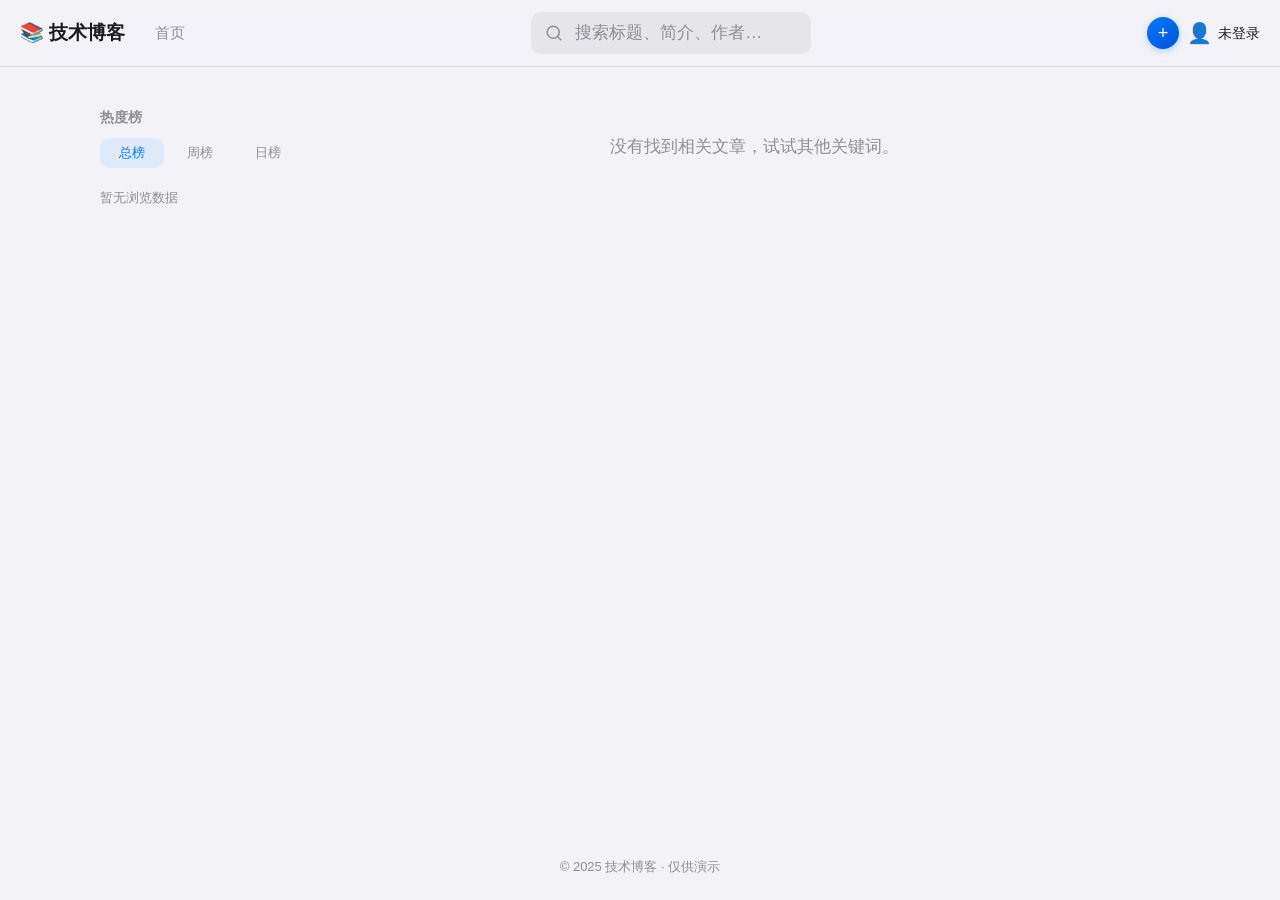
==== frontend/index.html @ 5f2ebbe6 "faet:玩" ====
<!DOCTYPE html>
<html lang="zh-CN">
<head>
  <meta charset="UTF-8">
  <meta name="viewport" content="width=device-width, initial-scale=1">
  <title>博客首页</title>
  <link rel="stylesheet" href="css/style.css">
</head>
<body>
  <header class="site-header">
    <div class="container site-header-inner">
      <div class="header-left">
        <a href="index.html" class="logo">📚 技术博客</a>
        <a href="index.html" class="nav-home">首页</a>
      </div>
      <div class="header-search">
        <input type="search" id="search-input" class="search-input header-search-input" placeholder="搜索标题、简介、作者…" autocomplete="off">
      </div>
      <div class="header-right">
        <div class="nav-add-wrap">
          <button type="button" class="nav-add-btn" aria-expanded="false" aria-haspopup="true" aria-label="发表">
            <span class="nav-add-icon">+</span>
          </button>
          <div class="nav-add-dropdown">
            <a href="publish.html" class="nav-add-action">✏️ 写文章</a>
          </div>
        </div>
        <span id="header-user" class="header-user"></span>
      </div>
    </div>
  </header>

  <main class="container main-content">
    <div class="main-layout">
      <aside class="hot-sidebar" aria-label="热度榜">
        <h2 class="hot-sidebar-title">热度榜</h2>
        <div class="hot-tabs" role="tablist">
          <button type="button" class="hot-tab is-active" role="tab" aria-selected="true" data-hot="total">总榜</button>
          <button type="button" class="hot-tab" role="tab" aria-selected="false" data-hot="week">周榜</button>
          <button type="button" class="hot-tab" role="tab" aria-selected="false" data-hot="day">日榜</button>
        </div>
        <div id="hot-list" class="hot-list" role="tabpanel"></div>
      </aside>
      <div class="main-body">
        <section class="featured-section" aria-label="推荐精选">
          <h2 class="featured-title">推荐精选</h2>
          <div id="featured-list" class="featured-scroll" role="list"></div>
        </section>
        <section class="waterfall-section" aria-label="文章列表">
          <div id="article-list" class="article-waterfall"></div>
        </section>
      </div>
    </div>
  </main>

  <footer class="site-footer">
    <div class="container">© 2025 技术博客 · 仅供演示</div>
  </footer>

  <script src="js/config.js"></script>
  <script src="js/api.js"></script>
  <script src="js/data.js"></script>
  <script src="js/header-user.js"></script>
  <script src="js/app.js"></script>
</body>
</html>
---- frontend/css/style.css ----
/* 基础与布局 - iOS 风格强化 */
:root {
  --bg: #f2f2f7;
  --bg-search: #e5e5ea;
  --surface: #ffffff;
  --surface-elevated: #ffffff;
  --border: rgba(60, 60, 67, 0.12);
  --separator: rgba(60, 60, 67, 0.29);
  --text: #1c1c1e;
  --text-muted: #8e8e93;
  --accent: #007aff;
  --accent-hover: #0051d5;
  --radius: 12px;
  --radius-sm: 10px;
  --radius-lg: 16px;
  --radius-xl: 20px;
  --radius-search: 10px;
  --shadow-sm: 0 1px 3px rgba(0, 0, 0, 0.04);
  --shadow-md: 0 2px 12px rgba(0, 0, 0, 0.06);
  --font-sans: -apple-system, BlinkMacSystemFont, "SF Pro Text", "SF Pro Display", "Segoe UI", "Helvetica Neue", "PingFang SC", "Hiragino Sans GB", sans-serif;
  --ease-out: cubic-bezier(0.25, 0.46, 0.45, 0.94);
}

* {
  box-sizing: border-box;
}

body {
  margin: 0;
  min-height: 100vh;
  background: var(--bg);
  color: var(--text);
  font-family: var(--font-sans);
  font-size: 17px;
  line-height: 1.47;
  -webkit-font-smoothing: antialiased;
  -webkit-tap-highlight-color: transparent;
  display: flex;
  flex-direction: column;
  padding-left: env(safe-area-inset-left);
  padding-right: env(safe-area-inset-right);
}

.container {
  width: 100%;
  max-width: 900px;
  margin: 0 auto;
  padding: 0 16px;
}

/* 顶栏 - iOS 毛玻璃 + 吸顶，全宽：左侧技术博客/首页，右侧 +/头像 */
.site-header {
  position: sticky;
  top: 0;
  z-index: 100;
  background: rgba(242, 242, 247, 0.82);
  -webkit-backdrop-filter: saturate(180%) blur(20px);
  backdrop-filter: saturate(180%) blur(20px);
  border-bottom: 0.5px solid var(--border);
  padding: 12px 0;
  padding-top: calc(12px + env(safe-area-inset-top));
}

.site-header .container {
  max-width: none;
}

.site-header-inner {
  display: flex;
  align-items: center;
  justify-content: space-between;
  gap: 16px;
  padding-left: 20px;
  padding-right: 20px;
}

.header-left {
  display: flex;
  align-items: center;
  gap: 20px;
  flex-shrink: 0;
}

.logo {
  font-weight: 700;
  font-size: 1.2rem;
  color: var(--text);
  text-decoration: none;
}

.logo:hover {
  color: var(--accent);
}

.nav-home {
  color: var(--text-muted);
  text-decoration: none;
  font-size: 15px;
  padding: 6px 10px;
  border-radius: var(--radius-sm);
  transition: color 0.2s, background 0.2s;
}

.nav-home:hover {
  color: var(--accent);
  background: rgba(0, 122, 255, 0.06);
}

/* 首页顶栏搜索（仅首页有此块），居中于左右之间 */
.header-search {
  flex: 0 1 280px;
  min-width: 120px;
  max-width: 360px;
}

.header-search-input {
  width: 100%;
  padding: 8px 14px 8px 40px;
  font-size: 15px;
  background-position: 12px 50%;
}

.header-right {
  display: flex;
  align-items: center;
  gap: 8px;
  flex-shrink: 0;
  margin-left: 0;
}

.site-header nav a.nav-active {
  color: var(--accent);
  font-weight: 600;
}

/* 顶部 + 号与下拉 */
.nav-add-wrap {
  position: relative;
}

.nav-add-btn {
  display: flex;
  align-items: center;
  justify-content: center;
  width: 32px;
  height: 32px;
  padding: 0;
  margin: 0;
  background: linear-gradient(145deg, #007aff 0%, #0051d5 100%);
  border: none;
  border-radius: 50%;
  color: #fff;
  cursor: pointer;
  box-shadow: 0 2px 6px rgba(0, 122, 255, 0.3);
  transition: transform 0.2s var(--ease-out), box-shadow 0.2s var(--ease-out);
  -webkit-tap-highlight-color: transparent;
}

.nav-add-btn:hover {
  transform: scale(1.06);
  box-shadow: 0 3px 12px rgba(0, 122, 255, 0.4);
}

.nav-add-btn:active {
  transform: scale(0.97);
}

.nav-add-icon {
  display: block;
  font-size: 18px;
  font-weight: 300;
  line-height: 1;
  margin-top: -1px;
}

.nav-add-dropdown {
  position: absolute;
  top: 100%;
  left: 50%;
  transform: translateX(-50%) translateY(-4px);
  margin-top: 6px;
  min-width: 140px;
  padding: 8px;
  background: var(--surface);
  border-radius: var(--radius);
  box-shadow: var(--shadow-md);
  border: 1px solid var(--border);
  opacity: 0;
  visibility: hidden;
  transition: opacity 0.2s var(--ease-out), visibility 0.2s, transform 0.2s var(--ease-out);
  z-index: 150;
}

.nav-add-dropdown::before {
  content: '';
  position: absolute;
  bottom: 100%;
  left: 0;
  right: 0;
  height: 10px;
}

.nav-add-wrap:hover .nav-add-dropdown {
  opacity: 1;
  visibility: visible;
  transform: translateX(-50%) translateY(0);
}

.nav-add-action {
  display: flex;
  align-items: center;
  gap: 8px;
  padding: 12px 16px;
  border-radius: var(--radius-sm);
  color: var(--text);
  text-decoration: none;
  font-size: 15px;
  font-weight: 500;
  transition: background 0.2s;
}

.nav-add-action:hover {
  background: rgba(0, 122, 255, 0.1);
  color: var(--accent);
}

.nav-add-active .nav-add-btn {
  background: linear-gradient(145deg, #0051d5 0%, #003d99 100%);
  box-shadow: 0 2px 8px rgba(0, 81, 213, 0.4);
}

.header-user {
  position: relative;
  display: inline-flex;
  align-items: center;
  font-size: 0.9rem;
}

.header-user-trigger {
  display: inline-flex;
  align-items: center;
  gap: 6px;
  padding: 6px 10px;
  margin: -6px -10px;
  color: var(--text);
  background: none;
  border: none;
  border-radius: var(--radius-sm);
  font-family: inherit;
  font-size: inherit;
  cursor: pointer;
  -webkit-tap-highlight-color: transparent;
}

.header-user-trigger:hover {
  color: var(--accent);
  background: rgba(0, 122, 255, 0.08);
}

.header-user-avatar {
  font-size: 1.25rem;
}

.header-user-nickname {
  max-width: 80px;
  overflow: hidden;
  text-overflow: ellipsis;
  white-space: nowrap;
}

/* 用户弹窗 */
.header-user-popover {
  position: absolute;
  top: 100%;
  right: 0;
  margin-top: 8px;
  min-width: 260px;
  background: var(--surface);
  border-radius: var(--radius-lg);
  box-shadow: var(--shadow-md);
  padding: 20px;
  z-index: 200;
  border: 1px solid var(--border);
}

.popover-user {
  text-align: center;
  padding-bottom: 16px;
  border-bottom: 1px solid var(--border);
  margin-bottom: 12px;
}

.popover-avatar {
  display: block;
  width: 56px;
  height: 56px;
  margin: 0 auto 10px;
  font-size: 2rem;
  line-height: 56px;
  background: var(--bg-search);
  border-radius: 50%;
}

.popover-nickname {
  display: block;
  font-weight: 600;
  font-size: 17px;
  color: var(--text);
  margin-bottom: 4px;
}

.popover-bio {
  margin: 0;
  font-size: 13px;
  color: var(--text-muted);
  line-height: 1.4;
}

.popover-bio:empty {
  display: none;
}

.popover-actions {
  display: flex;
  flex-direction: column;
  gap: 8px;
}

.popover-link {
  display: block;
  padding: 10px 14px;
  text-align: center;
  color: var(--accent);
  text-decoration: none;
  font-size: 15px;
  border-radius: var(--radius-sm);
  transition: background 0.2s;
}

.popover-link:hover {
  background: rgba(0, 122, 255, 0.08);
}

.popover-btn {
  display: block;
  width: 100%;
  padding: 10px 14px;
  text-align: center;
  font-family: inherit;
  font-size: 15px;
  border: none;
  border-radius: var(--radius-sm);
  cursor: pointer;
  -webkit-tap-highlight-color: transparent;
}

.popover-btn-login {
  background: var(--accent);
  color: #fff;
  font-weight: 500;
}

.popover-btn-login:hover {
  background: var(--accent-hover);
}

.popover-btn-register {
  background: var(--bg-search);
  color: var(--text);
}

.popover-btn-register:hover {
  background: var(--border);
}

.popover-btn-logout {
  background: var(--bg-search);
  color: var(--text-muted);
}

.popover-btn-logout:hover {
  background: rgba(255, 59, 48, 0.1);
  color: #ff3b30;
}

/* 登录/注册弹窗 */
.auth-modal {
  position: fixed;
  inset: 0;
  z-index: 300;
  display: flex;
  align-items: center;
  justify-content: center;
  padding: 20px;
  opacity: 0;
  visibility: hidden;
  transition: opacity 0.2s ease, visibility 0.2s ease;
}

.auth-modal.is-open {
  opacity: 1;
  visibility: visible;
}

.auth-modal-backdrop {
  position: absolute;
  inset: 0;
  background: rgba(0, 0, 0, 0.4);
  -webkit-tap-highlight-color: transparent;
}

.auth-modal-box {
  position: relative;
  width: 100%;
  max-width: 360px;
  background: var(--surface);
  border-radius: var(--radius-lg);
  box-shadow: var(--shadow-md);
  padding: 24px;
  border: 1px solid var(--border);
}

.auth-modal-header {
  display: flex;
  align-items: center;
  justify-content: space-between;
  margin-bottom: 20px;
}

.auth-modal-title {
  font-size: 20px;
  font-weight: 700;
  margin: 0;
  color: var(--text);
}

.auth-modal-close {
  width: 32px;
  height: 32px;
  padding: 0;
  border: none;
  background: transparent;
  color: var(--text-muted);
  font-size: 24px;
  line-height: 1;
  cursor: pointer;
  border-radius: var(--radius-sm);
  -webkit-tap-highlight-color: transparent;
}

.auth-modal-close:hover {
  background: var(--bg-search);
  color: var(--text);
}

.auth-tabs {
  display: flex;
  gap: 8px;
  margin-bottom: 20px;
}

.auth-tab {
  flex: 1;
  padding: 10px 14px;
  border: none;
  border-radius: var(--radius-sm);
  background: var(--bg-search);
  color: var(--text-muted);
  font-size: 15px;
  font-family: inherit;
  cursor: pointer;
  transition: background 0.2s, color 0.2s;
  -webkit-tap-highlight-color: transparent;
}

.auth-tab:hover {
  color: var(--text);
}

.auth-tab.is-active {
  background: rgba(0, 122, 255, 0.12);
  color: var(--accent);
  font-weight: 500;
}

.auth-form {
  display: flex;
  flex-direction: column;
  gap: 16px;
}

.auth-field label {
  display: block;
  margin-bottom: 6px;
  font-size: 14px;
  font-weight: 500;
  color: var(--text);
}

.auth-input {
  width: 100%;
  padding: 12px 14px;
  border: 1px solid var(--border);
  border-radius: var(--radius);
  background: var(--surface);
  color: var(--text);
  font-size: 16px;
  font-family: inherit;
  -webkit-appearance: none;
  appearance: none;
  box-sizing: border-box;
}

.auth-input::placeholder {
  color: var(--text-muted);
}

.auth-input:focus {
  outline: none;
  border-color: var(--accent);
}

.auth-msg {
  margin: 0;
  font-size: 14px;
  color: var(--text-muted);
}

.auth-msg-error {
  color: #ff3b30;
}

.auth-submit {
  margin-top: 8px;
  padding: 12px 20px;
  border: none;
  border-radius: var(--radius);
  background: var(--accent);
  color: #fff;
  font-size: 16px;
  font-weight: 600;
  font-family: inherit;
  cursor: pointer;
  transition: background 0.2s;
  -webkit-tap-highlight-color: transparent;
}

.auth-submit:hover {
  background: var(--accent-hover);
}

.auth-submit:active {
  opacity: 0.9;
}

/* 主内容 */
.main-content {
  flex: 1;
  padding: 28px 0 48px;
  padding-bottom: calc(48px + env(safe-area-inset-bottom));
}

.main-content.container {
  padding-left: 20px;
  padding-right: 20px;
  max-width: 1120px;
}

.main-layout {
  display: grid;
  grid-template-columns: 200px 1fr;
  gap: 28px;
  align-items: start;
}

@media (max-width: 768px) {
  .main-layout {
    grid-template-columns: 1fr;
  }
  .hot-sidebar {
    order: -1;
    padding-bottom: 16px;
    margin-bottom: 4px;
    border-bottom: 0.5px solid var(--border);
  }
}

.main-body {
  min-width: 0;
}

/* 热度榜侧栏：贴合整体风格，不抢眼 */
.hot-sidebar {
  position: sticky;
  top: 24px;
  background: transparent;
  padding: 12px 0 0;
  border-radius: 0;
}

.hot-sidebar-title {
  font-size: 14px;
  font-weight: 600;
  color: var(--text-muted);
  margin: 0 0 10px;
  letter-spacing: 0.2px;
}

.hot-tabs {
  display: flex;
  gap: 4px;
  margin-bottom: 12px;
}

.hot-tab {
  flex: 1;
  padding: 6px 8px;
  border: none;
  border-radius: var(--radius-sm);
  background: transparent;
  color: var(--text-muted);
  font-size: 13px;
  font-weight: 500;
  cursor: pointer;
  transition: color 0.2s, background 0.2s;
  -webkit-tap-highlight-color: transparent;
}

.hot-tab:hover {
  color: var(--text);
  background: rgba(0, 122, 255, 0.06);
}

.hot-tab.is-active {
  color: var(--accent);
  background: rgba(0, 122, 255, 0.08);
}

.hot-list {
  font-size: 14px;
}

.hot-item {
  display: flex;
  align-items: center;
  gap: 8px;
  padding: 6px 0;
  border-bottom: none;
  line-height: 1.4;
}

.hot-item-rank {
  flex-shrink: 0;
  width: 18px;
  font-weight: 600;
  color: var(--text-muted);
  font-size: 12px;
}

.hot-item-link {
  flex: 1;
  min-width: 0;
  color: var(--text);
  text-decoration: none;
  overflow: hidden;
  text-overflow: ellipsis;
  white-space: nowrap;
  font-size: 13px;
}

.hot-item-link:hover {
  color: var(--accent);
}

/* 榜单整行从红到浅：第 1 行最深红，逐行变浅 */
.hot-item.rank-1 .hot-item-rank,
.hot-item.rank-1 .hot-item-link {
  background: linear-gradient(135deg, #8b1538 0%, #c41e3a 45%, #d62839 100%);
  -webkit-background-clip: text;
  background-clip: text;
  -webkit-text-fill-color: transparent;
  color: transparent;
}
.hot-item.rank-2 .hot-item-rank,
.hot-item.rank-2 .hot-item-link {
  background: linear-gradient(135deg, #9a1d40 0%, #c41e3a 50%, #dc3545 100%);
  -webkit-background-clip: text;
  background-clip: text;
  -webkit-text-fill-color: transparent;
  color: transparent;
}
.hot-item.rank-3 .hot-item-rank,
.hot-item.rank-3 .hot-item-link {
  background: linear-gradient(135deg, #a82a4a 0%, #d62839 55%, #e63946 100%);
  -webkit-background-clip: text;
  background-clip: text;
  -webkit-text-fill-color: transparent;
  color: transparent;
}
.hot-item.rank-4 .hot-item-rank,
.hot-item.rank-4 .hot-item-link { color: #b54a4a; }
.hot-item.rank-5 .hot-item-rank,
.hot-item.rank-5 .hot-item-link { color: #c96868; }
.hot-item.rank-6 .hot-item-rank,
.hot-item.rank-6 .hot-item-link { color: #ce7a7a; }
.hot-item.rank-7 .hot-item-rank,
.hot-item.rank-7 .hot-item-link { color: #b88888; }
.hot-item.rank-8 .hot-item-rank,
.hot-item.rank-8 .hot-item-link { color: #a09090; }
.hot-item.rank-9 .hot-item-rank,
.hot-item.rank-9 .hot-item-link { color: #989898; }
.hot-item.rank-10 .hot-item-rank,
.hot-item.rank-10 .hot-item-link { color: var(--text-muted); }

.hot-item.rank-1 .hot-item-link:hover,
.hot-item.rank-2 .hot-item-link:hover,
.hot-item.rank-3 .hot-item-link:hover {
  background: linear-gradient(135deg, #a01a42 0%, #d62839 50%, #e63946 100%);
  -webkit-background-clip: text;
  background-clip: text;
}

.hot-item-views {
  flex-shrink: 0;
  color: var(--text-muted);
  font-size: 11px;
}

.hot-empty {
  color: var(--text-muted);
  font-size: 13px;
  margin: 0;
  padding: 8px 0;
}

/* 首页：标题与工具栏 */
.page-title {
  font-size: 28px;
  font-weight: 700;
  letter-spacing: 0.36px;
  margin: 0 0 20px;
  color: var(--text);
  line-height: 1.25;
  text-align: left;
}

/* 首页：搜索 + 每页条数 */
.toolbar {
  display: flex;
  flex-wrap: wrap;
  align-items: center;
  gap: 12px;
  margin-bottom: 28px;
}

.toolbar .search-wrap {
  flex: 1;
  min-width: 200px;
  max-width: 400px;
}

.toolbar .page-size-wrap {
  margin-left: auto;
}

/* iOS 搜索栏：灰色胶囊，无边框 */
.search-input {
  width: 100%;
  max-width: 100%;
  padding: 11px 16px 11px 44px;
  background: var(--bg-search);
  border: none;
  border-radius: var(--radius-search);
  color: var(--text);
  font-family: inherit;
  font-size: 17px;
  -webkit-appearance: none;
  appearance: none;
  background-image: url("data:image/svg+xml,%3Csvg xmlns='http://www.w3.org/2000/svg' width='16' height='16' viewBox='0 0 24 24' fill='none' stroke='%238e8e93' stroke-width='2' stroke-linecap='round'%3E%3Ccircle cx='11' cy='11' r='8'/%3E%3Cpath d='m21 21-4.35-4.35'/%3E%3C/svg%3E");
  background-repeat: no-repeat;
  background-position: 14px 50%;
  background-size: 18px;
}

.search-input::placeholder {
  color: var(--text-muted);
}

.search-input:focus {
  outline: none;
  background-color: #e0e0e5;
}

.page-size-wrap {
  display: flex;
  align-items: center;
  gap: 8px;
}

.page-size-wrap label {
  color: var(--text-muted);
  font-size: 15px;
}

.page-size-select {
  padding: 8px 14px;
  background: var(--bg-search);
  border: none;
  border-radius: var(--radius-search);
  color: var(--text);
  font-family: inherit;
  font-size: 15px;
  cursor: pointer;
  -webkit-appearance: none;
  appearance: none;
  background-image: url("data:image/svg+xml,%3Csvg xmlns='http://www.w3.org/2000/svg' width='12' height='12' viewBox='0 0 24 24' fill='none' stroke='%238e8e93' stroke-width='2'%3E%3Cpath d='m6 9 6 6 6-6'/%3E%3C/svg%3E");
  background-repeat: no-repeat;
  background-position: right 12px center;
  padding-right: 32px;
}

.empty-tip {
  color: var(--text-muted);
  text-align: center;
  padding: 40px 20px;
  margin: 0;
}

/* 详情页：返回按钮 */
.back-link {
  display: inline-flex;
  align-items: center;
  margin-bottom: 20px;
  color: var(--accent);
  text-decoration: none;
  font-size: 0.95rem;
}

.back-link:hover {
  color: var(--accent-hover);
  text-decoration: underline;
}

/* 文章网格 - iOS 分组卡片 */
/* 推荐精选：横向滚动卡片，最多 10 个 */
.featured-section {
  margin-bottom: 28px;
}

.featured-title {
  font-size: 18px;
  font-weight: 700;
  color: var(--text);
  margin: 0 0 14px;
}

.featured-scroll {
  display: flex;
  gap: 16px;
  overflow-x: auto;
  overflow-y: hidden;
  padding-bottom: 8px;
  margin: 0 -4px;
  -webkit-overflow-scrolling: touch;
  scrollbar-width: thin;
}

.featured-scroll::-webkit-scrollbar {
  height: 6px;
}

.featured-scroll::-webkit-scrollbar-thumb {
  background: var(--border);
  border-radius: 3px;
}

.featured-card {
  flex: 0 0 280px;
  min-width: 280px;
}

.featured-card .card {
  height: 100%;
}

/* 文章列表：每行一个，下拉瀑布流，扁平卡片图在右 */
.article-waterfall {
  display: flex;
  flex-direction: column;
  gap: 16px;
}

.article-waterfall .card {
  width: 100%;
  margin-bottom: 0;
  display: flex;
  flex-direction: row;
  align-items: stretch;
  padding: 14px 16px;
}

.article-waterfall .card-body {
  flex: 1;
  min-width: 0;
  order: 1;
  padding: 0 16px 0 0;
  display: flex;
  flex-direction: column;
  justify-content: center;
}

.article-waterfall .card-cover {
  order: 2;
  flex-shrink: 0;
  width: 88px;
  height: 88px;
  min-width: 88px;
  min-height: 88px;
  font-size: 2rem;
}

.article-waterfall .card-title {
  font-size: 1rem;
  margin: 0 0 6px;
}

.article-waterfall .card-summary {
  font-size: 0.88rem;
  -webkit-line-clamp: 2;
  margin: 0 0 8px;
}

.article-waterfall .card-meta {
  font-size: 0.8rem;
  margin-top: auto;
}

.list-load-sentinel {
  height: 1px;
  width: 100%;
  visibility: hidden;
  pointer-events: none;
}

/* 回到顶部：超过一屏后显示在右下角 */
.back-to-top {
  position: fixed;
  right: 24px;
  bottom: 24px;
  bottom: calc(24px + env(safe-area-inset-bottom));
  z-index: 90;
  width: 44px;
  height: 44px;
  padding: 0;
  border: none;
  border-radius: 50%;
  background: var(--surface);
  color: var(--text);
  font-size: 20px;
  line-height: 1;
  box-shadow: var(--shadow-md);
  cursor: pointer;
  opacity: 0;
  visibility: hidden;
  pointer-events: none;
  transition: opacity 0.25s ease, visibility 0.25s ease, transform 0.2s ease;
  -webkit-tap-highlight-color: transparent;
}

.back-to-top.is-visible {
  opacity: 1;
  visibility: visible;
  pointer-events: auto;
}

.back-to-top:hover {
  background: var(--accent);
  color: #fff;
  transform: scale(1.06);
}

.back-to-top:active {
  transform: scale(0.96);
}

.waterfall-section:empty,
.article-waterfall:empty {
  display: none;
}

.article-grid {
  display: grid;
  gap: 20px;
  grid-template-columns: repeat(auto-fill, minmax(260px, 1fr));
}

.card {
  background: var(--surface);
  border: none;
  border-radius: var(--radius-lg);
  overflow: hidden;
  box-shadow: var(--shadow-sm);
  transition: transform 0.2s var(--ease-out), box-shadow 0.2s var(--ease-out);
}

.card:hover {
  transform: scale(1.01);
  box-shadow: var(--shadow-md);
}

.card:active {
  transform: scale(0.99);
  opacity: 0.96;
}

.card-cover {
  height: 120px;
  display: flex;
  align-items: center;
  justify-content: center;
  font-size: 3rem;
  background: linear-gradient(180deg, #e8e8ed 0%, #d1d1d6 100%);
}

.card-body {
  padding: 16px;
}

.card-title {
  font-size: 1.05rem;
  font-weight: 600;
  margin: 0 0 8px;
  line-height: 1.35;
}

.card-title a {
  color: var(--text);
  text-decoration: none;
}

.card-title a:hover {
  color: var(--accent);
}

.card-summary {
  margin: 0 0 12px;
  color: var(--text-muted);
  font-size: 0.9rem;
  display: -webkit-box;
  -webkit-line-clamp: 2;
  -webkit-box-orient: vertical;
  overflow: hidden;
}

.card-meta {
  display: flex;
  align-items: center;
  justify-content: space-between;
  font-size: 0.85rem;
  color: var(--text-muted);
}

.card-meta .author {
  margin-right: 8px;
}

/* 底部：每页条数 + 分页 */
.pagination-bar {
  display: flex;
  align-items: center;
  justify-content: center;
  flex-wrap: wrap;
  gap: 20px;
  margin-top: 32px;
  padding-top: 24px;
  border-top: 1px solid var(--border);
}

.pagination-bar .page-size-wrap {
  display: flex;
  align-items: center;
  gap: 8px;
}

.pagination-bar .page-size-wrap label {
  color: var(--text-muted);
  font-size: 15px;
}

.pagination-bar .page-size-select {
  padding: 8px 14px;
  background: var(--bg-search);
  border: none;
  border-radius: var(--radius-search);
  color: var(--text);
  font-family: inherit;
  font-size: 15px;
  cursor: pointer;
  -webkit-appearance: none;
  appearance: none;
  background-image: url("data:image/svg+xml,%3Csvg xmlns='http://www.w3.org/2000/svg' width='12' height='12' viewBox='0 0 24 24' fill='none' stroke='%238e8e93' stroke-width='2'%3E%3Cpath d='m6 9 6 6 6-6'/%3E%3C/svg%3E");
  background-repeat: no-repeat;
  background-position: right 12px center;
  padding-right: 32px;
}

/* 分页 - iOS 按钮风格 */
.pagination {
  display: flex;
  justify-content: center;
}

.pagination-inner {
  display: flex;
  align-items: center;
  gap: 8px;
  flex-wrap: wrap;
}

.pagination-link,
.pagination-current {
  display: inline-flex;
  align-items: center;
  justify-content: center;
  min-width: 44px;
  height: 44px;
  border-radius: var(--radius-sm);
  font-size: 17px;
  font-weight: 500;
  transition: background 0.2s var(--ease-out);
}

.pagination-link {
  background: var(--surface);
  color: var(--accent);
  text-decoration: none;
  box-shadow: var(--shadow-sm);
}

.pagination-link:hover {
  background: rgba(0, 122, 255, 0.1);
}

.pagination-link:active {
  opacity: 0.8;
}

.pagination-current {
  background: var(--accent);
  color: #fff;
}

.pagination-jump {
  display: inline-flex;
  align-items: center;
  gap: 6px;
  margin-left: 4px;
  padding-left: 12px;
  border-left: 1px solid var(--border);
}

.pagination-jump-input {
  width: 44px;
  height: 36px;
  padding: 0 6px;
  text-align: center;
  font-size: 15px;
  font-family: inherit;
  color: var(--text);
  background: var(--surface);
  border: 1px solid var(--border);
  border-radius: 8px;
  -webkit-appearance: none;
  appearance: none;
}

.pagination-jump-input:focus {
  outline: none;
  border-color: var(--accent);
}

.pagination-jump-input::placeholder {
  color: var(--text-muted);
}

.pagination-jump-btn {
  display: inline-flex;
  align-items: center;
  justify-content: center;
  width: 36px;
  height: 36px;
  color: var(--accent);
  background: transparent;
  border: none;
  cursor: pointer;
  font-size: 18px;
  transition: opacity 0.2s;
  -webkit-tap-highlight-color: transparent;
}

.pagination-jump-btn:hover {
  opacity: 0.8;
}

.pagination-jump-btn:active {
  opacity: 0.6;
}

/* 文章详情页 */
.article-detail .article-meta {
  font-size: 0.9rem;
  color: var(--text-muted);
  margin-bottom: 12px;
}

.article-detail .article-meta .author {
  margin-right: 12px;
}

.article-detail .article-title {
  font-size: 28px;
  font-weight: 700;
  letter-spacing: 0.36px;
  margin: 0 0 20px;
  line-height: 1.25;
}

.article-body {
  font-size: 1rem;
  margin-bottom: 40px;
}

.article-body p {
  margin: 0 0 14px;
}

.article-body code {
  background: var(--surface);
  padding: 2px 6px;
  border-radius: 4px;
  font-size: 0.9em;
}

/* 评论区 - iOS 分组列表 */
.comments-section {
  margin-top: 32px;
  padding: 20px 0 0;
  border-top: 1px solid var(--border);
}

.comments-section h2 {
  font-size: 22px;
  font-weight: 700;
  margin: 0 0 16px;
}

.comment-form-wrap {
  display: flex;
  flex-direction: column;
  gap: 12px;
  margin-bottom: 24px;
}

.comment-form-wrap input[type="text"],
.comment-form-wrap textarea {
  width: 100%;
  max-width: 100%;
  padding: 12px 16px;
  background: var(--bg-search);
  border: none;
  border-radius: var(--radius-search);
  color: var(--text);
  font-family: inherit;
  font-size: 17px;
  -webkit-appearance: none;
  appearance: none;
}

.comment-form-wrap input::placeholder,
.comment-form-wrap textarea::placeholder {
  color: var(--text-muted);
}

.comment-form-wrap textarea {
  resize: vertical;
  min-height: 72px;
}

.comment-identity {
  margin: 0 0 10px;
  font-size: 0.9rem;
  color: var(--text-muted);
}

.comment-identity a {
  color: var(--accent);
  text-decoration: none;
}

.comment-identity a:hover {
  text-decoration: underline;
}

.comment-identity-warn {
  color: var(--accent);
}

.btn {
  padding: 12px 24px;
  border: none;
  border-radius: var(--radius-sm);
  font-family: inherit;
  font-size: 17px;
  font-weight: 500;
  cursor: pointer;
  width: fit-content;
  transition: opacity 0.2s var(--ease-out);
}

.btn:active {
  opacity: 0.8;
}

.btn-primary {
  background: var(--accent);
  color: #fff;
}

.btn-primary:hover {
  background: var(--accent-hover);
}

.btn-small {
  padding: 8px 16px;
  font-size: 15px;
  background: var(--bg-search);
  border: none;
  color: var(--accent);
}

.btn-small:hover {
  background: rgba(0, 122, 255, 0.12);
}

.comment-list {
  list-style: none;
  margin: 0;
  padding: 0;
  background: var(--surface);
  border-radius: var(--radius-lg);
  overflow: hidden;
  box-shadow: var(--shadow-sm);
}

.comment-item {
  padding: 16px 16px;
  border-bottom: 0.5px solid var(--separator);
}

.comment-item:last-child {
  border-bottom: none;
}

.comment-head {
  margin-bottom: 6px;
}

.comment-head strong {
  color: var(--text);
}

.comment-time {
  font-size: 0.85rem;
  color: var(--text-muted);
  margin-left: 8px;
}

.comment-text {
  margin: 0 0 10px;
  color: var(--text);
}

.tap-to-reply {
  cursor: pointer;
  padding: 6px 0;
  margin-left: -4px;
  padding-left: 4px;
  border-radius: 6px;
  transition: background 0.15s;
}

.tap-to-reply:hover {
  background: rgba(0, 122, 255, 0.06);
}

.reply-list {
  list-style: none;
  margin: 12px 0 0;
  padding: 0 0 0 20px;
  border-left: 2px solid var(--bg-search);
}

.reply-item {
  padding: 8px 0;
}

.reply-item .reply-list {
  margin-top: 8px;
}

.reply-head,
.reply-text {
  margin: 0 0 4px;
  font-size: 0.9rem;
  color: var(--text-muted);
}

.reply-text {
  color: var(--text);
}

.reply-item .comment-time {
  margin-left: 6px;
}

.reply-item .reply-form-wrap {
  margin-top: 8px;
}

.reply {
  padding: 6px 0;
  font-size: 0.9rem;
  color: var(--text-muted);
}

.reply .comment-time {
  margin-left: 6px;
}

.reply-form-wrap {
  margin-top: 10px;
  display: flex;
  flex-direction: column;
  gap: 8px;
  max-width: 360px;
}

.reply-form-wrap input,
.reply-form-wrap textarea {
  padding: 10px 14px;
  background: var(--bg-search);
  border: none;
  border-radius: var(--radius-search);
  color: var(--text);
  font-family: inherit;
  font-size: 16px;
  -webkit-appearance: none;
  appearance: none;
}

.reply-form-wrap textarea {
  resize: vertical;
  min-height: 56px;
}

/* 个人信息页 */
.profile-page {
  max-width: 480px;
}

.profile-loading {
  color: var(--text-muted);
  font-size: 0.95rem;
}

.profile-desc {
  color: var(--text-muted);
  font-size: 0.95rem;
  margin: 0 0 24px;
}

.profile-form {
  margin-bottom: 32px;
}

.profile-field {
  margin-bottom: 20px;
}

.profile-field label {
  display: block;
  margin-bottom: 8px;
  color: var(--text);
  font-size: 0.9rem;
}

.profile-field .required {
  color: var(--accent);
}

.profile-input {
  width: 100%;
  padding: 10px 14px;
  background: var(--surface);
  border: 1px solid var(--border);
  border-radius: var(--radius);
  color: var(--text);
  font-family: inherit;
  font-size: 0.95rem;
}

.profile-input::placeholder {
  color: var(--text-muted);
}

.profile-bio {
  resize: vertical;
  min-height: 72px;
}

.avatar-preview-wrap {
  display: flex;
  align-items: center;
  gap: 12px;
}

.avatar-preview {
  width: 48px;
  height: 48px;
  display: inline-flex;
  align-items: center;
  justify-content: center;
  font-size: 1.8rem;
  background: var(--surface);
  border: 1px solid var(--border);
  border-radius: 50%;
  flex-shrink: 0;
}

.profile-avatar {
  flex: 1;
  max-width: 240px;
}

.profile-actions {
  display: flex;
  align-items: center;
  gap: 16px;
  margin-top: 24px;
}

.profile-msg {
  font-size: 0.9rem;
  color: var(--text-muted);
}

.profile-msg-ok {
  color: var(--accent);
}

.profile-msg-error {
  color: #f87171;
}

/* 我的文章页 */
.main-content-my-articles {
  max-width: 720px;
  margin: 0 auto;
}

.my-articles-list {
  margin-bottom: 24px;
}

.my-articles-row {
  display: flex;
  align-items: center;
  gap: 16px;
  padding: 14px 16px;
  background: var(--surface);
  border-radius: var(--radius);
  margin-bottom: 8px;
  box-shadow: var(--shadow-sm);
  border: 1px solid var(--border);
}

.my-articles-row:hover {
  border-color: rgba(0, 122, 255, 0.3);
}

.my-articles-title {
  flex: 1;
  min-width: 0;
  font-weight: 600;
  font-size: 16px;
  color: var(--text);
  text-decoration: none;
  overflow: hidden;
  text-overflow: ellipsis;
  white-space: nowrap;
}

.my-articles-title:hover {
  color: var(--accent);
}

.my-articles-date {
  flex-shrink: 0;
  font-size: 13px;
  color: var(--text-muted);
}

.my-articles-status {
  flex-shrink: 0;
  font-size: 12px;
  padding: 4px 10px;
  border-radius: var(--radius-sm);
}

.my-articles-status-draft {
  background: rgba(255, 149, 0, 0.15);
  color: #c93400;
}

.my-articles-status-pub {
  background: rgba(0, 122, 255, 0.1);
  color: var(--accent);
}

.my-articles-edit {
  flex-shrink: 0;
  font-size: 14px;
  color: var(--accent);
  text-decoration: none;
  padding: 6px 12px;
  border-radius: var(--radius-sm);
  transition: background 0.2s;
}

.my-articles-edit:hover {
  background: rgba(0, 122, 255, 0.1);
}

.profile-display {
  padding-top: 24px;
  border-top: 1px solid var(--border);
}

.profile-display h2 {
  font-size: 1rem;
  font-weight: 600;
  margin: 0 0 12px;
  color: var(--text-muted);
}

.profile-card {
  display: flex;
  align-items: center;
  gap: 16px;
  padding: 20px;
  background: var(--surface);
  border-radius: var(--radius-lg);
  box-shadow: var(--shadow-sm);
}

.profile-card .card-avatar {
  width: 56px;
  height: 56px;
  display: inline-flex;
  align-items: center;
  justify-content: center;
  font-size: 1.8rem;
  background: var(--bg-search);
  border-radius: 50%;
  flex-shrink: 0;
}

.profile-card .card-info {
  flex: 1;
  min-width: 0;
}

.profile-card .card-nickname {
  display: block;
  margin: 0 0 4px;
  color: var(--text);
}

.profile-card .card-bio {
  margin: 0;
  font-size: 0.9rem;
  color: var(--text-muted);
}

/* 发表文章页 */
.publish-page {
  padding: 24px 16px 48px;
  padding-bottom: calc(48px + env(safe-area-inset-bottom));
}

.publish-container {
  max-width: 720px;
  margin: 0 auto;
}

.publish-title {
  font-size: 28px;
  font-weight: 700;
  margin: 0 0 4px;
  color: var(--text);
}

.publish-desc {
  color: var(--text-muted);
  font-size: 15px;
  margin: 0 0 28px;
}

.publish-form {
  display: flex;
  flex-direction: column;
  gap: 20px;
}

.publish-card {
  background: var(--surface);
  border-radius: var(--radius-lg);
  padding: 20px 20px;
  box-shadow: var(--shadow-sm);
}

.publish-row {
  margin-bottom: 16px;
}

.publish-row:last-child {
  margin-bottom: 0;
}

.publish-row-title .publish-title-input {
  font-size: 22px;
  font-weight: 600;
  padding: 8px 0;
}

.publish-title-input,
.publish-summary-input {
  width: 100%;
  border: none;
  background: transparent;
  color: var(--text);
  font-family: inherit;
  font-size: 17px;
  outline: none;
}

.publish-title-input::placeholder,
.publish-summary-input::placeholder {
  color: var(--text-muted);
}

.publish-row-cover {
  display: flex;
  align-items: center;
  gap: 16px;
  padding-top: 16px;
  border-top: 1px solid var(--border);
}

.publish-cover-label {
  font-size: 15px;
  color: var(--text-muted);
  flex-shrink: 0;
}

.publish-cover-cell {
  display: flex;
  align-items: center;
  gap: 12px;
}

.cover-preview {
  width: 48px;
  height: 48px;
  display: flex;
  align-items: center;
  justify-content: center;
  font-size: 1.8rem;
  background: var(--bg-search);
  border-radius: 12px;
  flex-shrink: 0;
}

.publish-cover-input {
  width: 120px;
  padding: 10px 14px;
  background: var(--bg-search);
  border: none;
  border-radius: var(--radius-search);
  color: var(--text);
  font-family: inherit;
  font-size: 16px;
  -webkit-appearance: none;
  appearance: none;
}

.publish-cover-input::placeholder {
  color: var(--text-muted);
}

.publish-editor-card {
  padding: 0;
  overflow: hidden;
}

.publish-editor-label {
  display: block;
  padding: 16px 20px 0;
  font-size: 15px;
  color: var(--text-muted);
}

/* Quill 富文本编辑器 - 覆盖为 iOS 风格 */
.publish-editor .ql-toolbar {
  background: var(--bg-search);
  border: none;
  border-bottom: 1px solid var(--border);
  padding: 12px 16px;
}

.publish-editor .ql-toolbar .ql-stroke {
  stroke: rgba(60, 60, 67, 0.3);
}

.publish-editor .ql-toolbar .ql-fill {
  fill: rgba(60, 60, 67, 0.5);
}

.publish-editor .ql-toolbar .ql-picker {
  color: var(--text-muted);
}

.publish-editor .ql-toolbar button:hover .ql-stroke,
.publish-editor .ql-toolbar button.ql-active .ql-stroke {
  stroke: var(--accent);
}

.publish-editor .ql-toolbar button:hover .ql-fill,
.publish-editor .ql-toolbar button.ql-active .ql-fill {
  fill: var(--accent);
}

.publish-editor .ql-container {
  border: none;
  font-family: inherit;
  font-size: 17px;
}

.publish-editor .ql-editor {
  min-height: 280px;
  padding: 20px;
  color: var(--text);
  line-height: 1.6;
}

.publish-editor .ql-editor.ql-blank::before {
  color: var(--text-muted);
  font-style: normal;
}

.publish-editor .ql-editor h1 {
  font-size: 1.5em;
  font-weight: 700;
  margin: 0.5em 0;
}

.publish-editor .ql-editor h2 {
  font-size: 1.25em;
  font-weight: 600;
  margin: 0.5em 0;
}

.publish-editor .ql-editor h3 {
  font-size: 1.1em;
  font-weight: 600;
  margin: 0.5em 0;
}

.publish-editor .ql-editor p {
  margin: 0 0 0.75em;
}

.publish-editor .ql-editor blockquote {
  border-left: 4px solid var(--accent);
  padding-left: 16px;
  margin: 1em 0;
  color: var(--text-muted);
}

.publish-editor .ql-editor pre,
.publish-editor .ql-editor code {
  background: var(--bg-search);
  border-radius: 6px;
  font-family: ui-monospace, monospace;
}

.publish-editor .ql-editor pre {
  padding: 12px 16px;
  margin: 1em 0;
  overflow-x: auto;
}

.publish-editor .ql-editor code {
  padding: 2px 6px;
  font-size: 0.9em;
}

.publish-editor .ql-editor a {
  color: var(--accent);
  text-decoration: none;
}

.publish-editor .ql-editor a:hover {
  text-decoration: underline;
}

.publish-actions {
  display: flex;
  align-items: center;
  gap: 16px;
  flex-wrap: wrap;
}

.btn-publish {
  padding: 14px 28px;
  font-size: 17px;
  font-weight: 600;
  border-radius: var(--radius-sm);
}

.btn-ghost {
  padding: 14px 20px;
  color: var(--text-muted);
  text-decoration: none;
  font-size: 17px;
  border-radius: var(--radius-sm);
  transition: color 0.2s, background 0.2s;
}

.btn-ghost:hover {
  color: var(--text);
  background: var(--bg-search);
}

.publish-msg {
  font-size: 15px;
  color: var(--text-muted);
}

.publish-msg-ok {
  color: var(--accent);
}

.publish-msg-error {
  color: #ff3b30;
}

/* 页脚 - iOS 简洁 */
.site-footer {
  padding: 24px 16px;
  text-align: center;
  color: var(--text-muted);
  font-size: 13px;
  padding-bottom: calc(24px + env(safe-area-inset-bottom));
}

.site-footer .container {
  padding: 0;
}
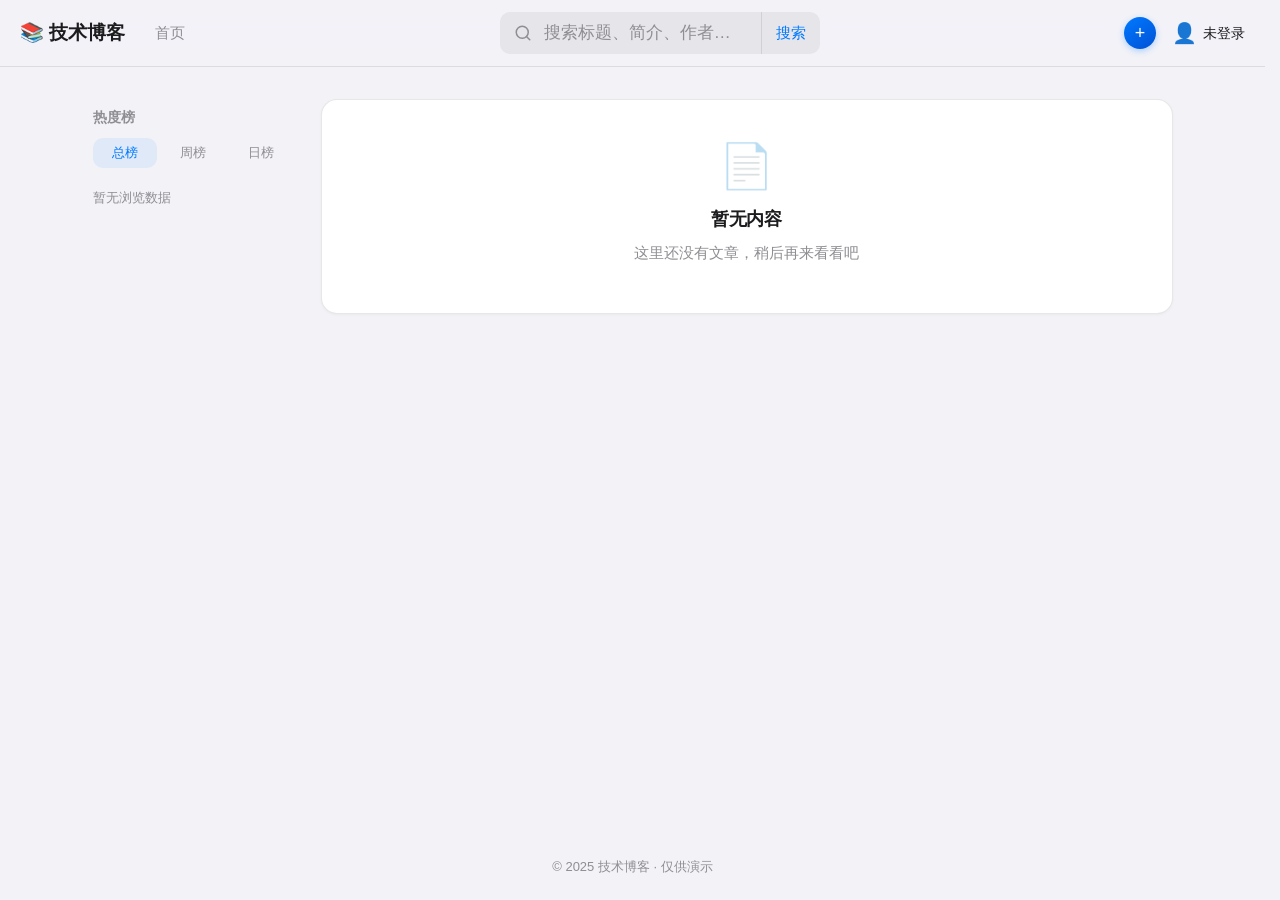
==== commit 409f58f8: "feat:update" ====
--- a/frontend/index.html
+++ b/frontend/index.html
@@ -15,6 +15,7 @@
       </div>
       <div class="header-search">
         <input type="search" id="search-input" class="search-input header-search-input" placeholder="搜索标题、简介、作者…" autocomplete="off">
+        <button type="button" id="search-btn" class="header-search-btn" aria-label="搜索">搜索</button>
       </div>
       <div class="header-right">
         <div class="nav-add-wrap">
@@ -58,6 +59,7 @@
   </footer>
 
   <script src="js/config.js"></script>
+  <script src="js/toast.js"></script>
   <script src="js/api.js"></script>
   <script src="js/data.js"></script>
   <script src="js/header-user.js"></script>
--- a/frontend/css/style.css
+++ b/frontend/css/style.css
@@ -25,6 +25,11 @@
   box-sizing: border-box;
 }
 
+/* 避免「有/无滚动条」时视口宽度变化，导致居中内容左右抖动 */
+html {
+  scrollbar-gutter: stable;
+}
+
 body {
   margin: 0;
   min-height: 100vh;
@@ -106,24 +111,55 @@
   background: rgba(0, 122, 255, 0.06);
 }
 
-/* 首页顶栏搜索（仅首页有此块），居中于左右之间 */
+/* 首页顶栏搜索（输入框+按钮一体），居中于左右之间 */
 .header-search {
-  flex: 0 1 280px;
-  min-width: 120px;
-  max-width: 360px;
+  flex: 0 1 320px;
+  min-width: 140px;
+  max-width: 400px;
+  display: flex;
+  align-items: stretch;
+  background: var(--bg-search);
+  border-radius: var(--radius-search);
+  overflow: hidden;
 }
 
 .header-search-input {
-  width: 100%;
-  padding: 8px 14px 8px 40px;
+  flex: 1;
+  min-width: 0;
+  padding: 8px 12px 8px 40px;
   font-size: 15px;
+  background: transparent;
+  background-image: url("data:image/svg+xml,%3Csvg xmlns='http://www.w3.org/2000/svg' width='16' height='16' viewBox='0 0 24 24' fill='none' stroke='%238e8e93' stroke-width='2' stroke-linecap='round'%3E%3Ccircle cx='11' cy='11' r='8'/%3E%3Cpath d='m21 21-4.35-4.35'/%3E%3C/svg%3E");
+  background-repeat: no-repeat;
   background-position: 12px 50%;
+  border: none;
+}
+
+.header-search-input:focus {
+  outline: none;
+}
+
+.header-search-btn {
+  flex-shrink: 0;
+  padding: 0 14px;
+  font-size: 15px;
+  font-weight: 500;
+  color: var(--accent);
+  background: transparent;
+  border: none;
+  border-left: 1px solid var(--border);
+  cursor: pointer;
+  -webkit-tap-highlight-color: transparent;
+}
+
+.header-search-btn:hover {
+  background: rgba(0, 122, 255, 0.08);
 }
 
 .header-right {
   display: flex;
   align-items: center;
-  gap: 8px;
+  gap: 16px;
   flex-shrink: 0;
   margin-left: 0;
 }
@@ -259,6 +295,18 @@
 
 .header-user-avatar {
   font-size: 1.25rem;
+  display: inline-flex;
+  align-items: center;
+  justify-content: center;
+  flex-shrink: 0;
+}
+
+.header-user-avatar .user-avatar-img {
+  width: 28px;
+  height: 28px;
+  border-radius: 50%;
+  object-fit: cover;
+  vertical-align: middle;
 }
 
 .header-user-nickname {
@@ -291,13 +339,23 @@
 }
 
 .popover-avatar {
-  display: block;
+  display: flex;
+  align-items: center;
+  justify-content: center;
   width: 56px;
   height: 56px;
   margin: 0 auto 10px;
   font-size: 2rem;
   line-height: 56px;
   background: var(--bg-search);
+  border-radius: 50%;
+  overflow: hidden;
+}
+
+.popover-avatar .user-avatar-img {
+  width: 100%;
+  height: 100%;
+  object-fit: cover;
   border-radius: 50%;
 }
 
@@ -935,11 +993,120 @@
   margin-top: auto;
 }
 
+/* 文章列表空状态：与卡片同 surface，轻入场动画 */
+.article-empty-state {
+  display: flex;
+  flex-direction: column;
+  align-items: center;
+  justify-content: center;
+  text-align: center;
+  padding: 44px 28px 48px;
+  margin: 4px 0 8px;
+  background: var(--surface);
+  border-radius: var(--radius-lg);
+  box-shadow: var(--shadow-sm);
+  border: 0.5px solid var(--border);
+  animation: article-empty-in 0.4s var(--ease-out);
+}
+
+@keyframes article-empty-in {
+  from {
+    opacity: 0;
+    transform: translateY(10px);
+  }
+  to {
+    opacity: 1;
+    transform: translateY(0);
+  }
+}
+
+.article-empty-icon {
+  font-size: 2.75rem;
+  line-height: 1;
+  margin-bottom: 18px;
+  opacity: 0.5;
+  filter: grayscale(0.15);
+  user-select: none;
+}
+
+.article-empty-title {
+  margin: 0 0 10px;
+  font-size: 1.125rem;
+  font-weight: 600;
+  color: var(--text);
+  letter-spacing: -0.02em;
+}
+
+.article-empty-hint {
+  margin: 0;
+  font-size: 0.9375rem;
+  color: var(--text-muted);
+  max-width: 300px;
+  line-height: 1.5;
+}
+
+.article-empty-state--error .article-empty-icon {
+  opacity: 0.65;
+}
+
+.article-empty-state--error .article-empty-title {
+  color: var(--text);
+}
+
 .list-load-sentinel {
   height: 1px;
   width: 100%;
   visibility: hidden;
   pointer-events: none;
+}
+
+.list-load-sentinel-wrap {
+  width: 100%;
+  padding: 24px 0;
+  text-align: center;
+  display: flex;
+  flex-direction: column;
+  align-items: center;
+  gap: 12px;
+}
+
+.list-load-spinner {
+  width: 28px;
+  height: 28px;
+  border: 2px solid var(--border);
+  border-top-color: var(--accent);
+  border-radius: 50%;
+  animation: list-load-spin 0.8s linear infinite;
+}
+
+.list-load-text {
+  font-size: 0.9rem;
+  color: var(--text-muted);
+}
+
+@keyframes list-load-spin {
+  to { transform: rotate(360deg); }
+}
+
+.list-load-spinner {
+  display: inline-block;
+  width: 28px;
+  height: 28px;
+  border: 3px solid var(--border);
+  border-top-color: var(--accent);
+  border-radius: 50%;
+  animation: list-load-spin 0.8s linear infinite;
+  vertical-align: middle;
+  margin-right: 8px;
+}
+
+.list-load-text {
+  font-size: 0.9rem;
+  color: var(--text-muted);
+}
+
+@keyframes list-load-spin {
+  to { transform: rotate(360deg); }
 }
 
 /* 回到顶部：超过一屏后显示在右下角 */
@@ -983,8 +1150,8 @@
   transform: scale(0.96);
 }
 
-.waterfall-section:empty,
-.article-waterfall:empty {
+/* 仅当整块 section 无子节点时隐藏；列表容器空时由 JS 写入空状态，不再 display:none 以免「有推荐但列表空」整块消失 */
+.waterfall-section:empty {
   display: none;
 }
 
@@ -1020,6 +1187,13 @@
   justify-content: center;
   font-size: 3rem;
   background: linear-gradient(180deg, #e8e8ed 0%, #d1d1d6 100%);
+  overflow: hidden;
+}
+
+.card-cover .card-cover-img {
+  width: 100%;
+  height: 100%;
+  object-fit: cover;
 }
 
 .card-body {
@@ -1062,6 +1236,15 @@
 
 .card-meta .author {
   margin-right: 8px;
+}
+
+.card-meta .author .user-avatar-img {
+  width: 18px;
+  height: 18px;
+  border-radius: 50%;
+  object-fit: cover;
+  vertical-align: middle;
+  margin-right: 4px;
 }
 
 /* 底部：每页条数 + 分页 */
@@ -1217,6 +1400,15 @@
   margin-right: 12px;
 }
 
+.article-detail .article-meta .author .user-avatar-img {
+  width: 20px;
+  height: 20px;
+  border-radius: 50%;
+  object-fit: cover;
+  vertical-align: middle;
+  margin-right: 6px;
+}
+
 .article-detail .article-title {
   font-size: 28px;
   font-weight: 700;
@@ -1276,20 +1468,35 @@
   appearance: none;
 }
 
+/* 评论主输入：默认一行高，多行由 JS 或 field-sizing 撑开 */
+.comment-form-wrap textarea.comment-textarea-grow,
+.comment-form-wrap textarea#comment-content {
+  padding: 8px 16px;
+  line-height: 1.47;
+  min-height: calc(1.47 * 1em + 16px);
+  max-height: 240px;
+  resize: none;
+  overflow-y: hidden;
+}
+
 .comment-form-wrap input::placeholder,
 .comment-form-wrap textarea::placeholder {
   color: var(--text-muted);
-}
-
-.comment-form-wrap textarea {
-  resize: vertical;
-  min-height: 72px;
 }
 
 .comment-identity {
   margin: 0 0 10px;
   font-size: 0.9rem;
   color: var(--text-muted);
+}
+
+.comment-identity .user-avatar-img {
+  width: 18px;
+  height: 18px;
+  border-radius: 50%;
+  object-fit: cover;
+  vertical-align: middle;
+  margin-right: 4px;
 }
 
 .comment-identity a {
@@ -1375,6 +1582,71 @@
   margin-left: 8px;
 }
 
+.reply-link {
+  font-size: 0.85rem;
+  color: var(--accent);
+  text-decoration: none;
+  margin-left: 8px;
+}
+
+.reply-link:hover {
+  text-decoration: underline;
+}
+
+.reply-link {
+  margin-left: 8px;
+  font-size: 0.9rem;
+  color: var(--accent);
+  text-decoration: none;
+}
+
+.reply-link:hover {
+  text-decoration: underline;
+}
+
+.reply-link {
+  font-size: 0.85rem;
+  color: var(--accent);
+  text-decoration: none;
+  margin-left: 8px;
+}
+.reply-link:hover {
+  text-decoration: underline;
+}
+
+.reply-link {
+  font-size: 0.85rem;
+  color: var(--accent);
+  text-decoration: none;
+  margin-left: 8px;
+}
+
+.reply-link:hover {
+  text-decoration: underline;
+}
+
+.reply-link {
+  font-size: 0.85rem;
+  color: var(--accent);
+  text-decoration: none;
+  margin-left: 8px;
+}
+
+.reply-link:hover {
+  text-decoration: underline;
+}
+
+.reply-link {
+  font-size: 0.85rem;
+  color: var(--accent);
+  text-decoration: none;
+  margin-left: 12px;
+}
+
+.reply-link:hover {
+  text-decoration: underline;
+}
+
 .comment-text {
   margin: 0 0 10px;
   color: var(--text);
@@ -1393,19 +1665,27 @@
   background: rgba(0, 122, 255, 0.06);
 }
 
+/* 回复列表：只在「主评论」下整体缩进一格；嵌套回复不再层层加缩进 */
 .reply-list {
   list-style: none;
   margin: 12px 0 0;
-  padding: 0 0 0 20px;
+  padding: 0;
+  border-left: none;
+}
+
+.comment-item > .reply-list {
+  padding-left: 20px;
   border-left: 2px solid var(--bg-search);
+}
+
+.reply-item > .reply-list {
+  padding-left: 0;
+  border-left: none;
+  margin-top: 8px;
 }
 
 .reply-item {
   padding: 8px 0;
-}
-
-.reply-item .reply-list {
-  margin-top: 8px;
 }
 
 .reply-head,
@@ -1458,9 +1738,14 @@
   appearance: none;
 }
 
-.reply-form-wrap textarea {
-  resize: vertical;
-  min-height: 56px;
+/* 回复框：单行起高，多行自适应 */
+.reply-form-wrap textarea.reply-content {
+  padding: 8px 14px;
+  line-height: 1.47;
+  min-height: calc(1.47 * 1em + 16px);
+  max-height: 220px;
+  resize: none;
+  overflow-y: hidden;
 }
 
 /* 个人信息页 */
@@ -1575,7 +1860,8 @@
 .my-articles-row {
   display: flex;
   align-items: center;
-  gap: 16px;
+  flex-wrap: wrap;
+  gap: 12px 16px;
   padding: 14px 16px;
   background: var(--surface);
   border-radius: var(--radius);
@@ -1627,6 +1913,64 @@
   color: var(--accent);
 }
 
+/* 我的文章：首页展示拨片 */
+.my-articles-vis-cell {
+  display: inline-flex;
+  align-items: center;
+  gap: 8px;
+  flex-shrink: 0;
+}
+
+.my-articles-vis-label {
+  font-size: 12px;
+  color: var(--text-muted);
+  white-space: nowrap;
+}
+
+.my-articles-vis-switch {
+  position: relative;
+  width: 44px;
+  height: 28px;
+  padding: 0;
+  border: none;
+  border-radius: 14px;
+  background: var(--bg-search);
+  cursor: pointer;
+  transition: background 0.2s var(--ease-out);
+  -webkit-tap-highlight-color: transparent;
+}
+
+.my-articles-vis-switch::after {
+  content: '';
+  position: absolute;
+  top: 3px;
+  left: 3px;
+  width: 22px;
+  height: 22px;
+  border-radius: 50%;
+  background: var(--surface);
+  box-shadow: 0 1px 3px rgba(0, 0, 0, 0.2);
+  transition: transform 0.2s var(--ease-out);
+}
+
+.my-articles-vis-switch.is-on {
+  background: #34c759;
+}
+
+.my-articles-vis-switch.is-on::after {
+  transform: translateX(16px);
+}
+
+.my-articles-vis-switch:disabled {
+  opacity: 0.55;
+  cursor: wait;
+}
+
+.my-articles-vis-switch:focus-visible {
+  outline: 2px solid var(--accent);
+  outline-offset: 2px;
+}
+
 .my-articles-edit {
   flex-shrink: 0;
   font-size: 14px;
@@ -1673,6 +2017,14 @@
   background: var(--bg-search);
   border-radius: 50%;
   flex-shrink: 0;
+  overflow: hidden;
+}
+
+.profile-card .card-avatar .user-avatar-img {
+  width: 100%;
+  height: 100%;
+  object-fit: cover;
+  border-radius: 50%;
 }
 
 .profile-card .card-info {
@@ -1977,3 +2329,48 @@
 .site-footer .container {
   padding: 0;
 }
+
+/* 全局 Toast（API 错误提示） */
+#blog-toast-root {
+  position: fixed;
+  left: 50%;
+  bottom: calc(24px + env(safe-area-inset-bottom));
+  transform: translateX(-50%);
+  z-index: 10050;
+  pointer-events: none;
+  display: flex;
+  flex-direction: column;
+  align-items: center;
+  gap: 8px;
+  max-width: min(90vw, 360px);
+}
+
+.blog-toast {
+  pointer-events: auto;
+  padding: 12px 18px;
+  border-radius: var(--radius);
+  background: rgba(28, 28, 30, 0.92);
+  color: #fff;
+  font-size: 14px;
+  line-height: 1.4;
+  text-align: center;
+  box-shadow: var(--shadow-md);
+  animation: blog-toast-in 0.22s var(--ease-out);
+}
+
+.blog-toast-out {
+  opacity: 0;
+  transform: translateY(6px);
+  transition: opacity 0.22s ease, transform 0.22s ease;
+}
+
+@keyframes blog-toast-in {
+  from {
+    opacity: 0;
+    transform: translateY(8px);
+  }
+  to {
+    opacity: 1;
+    transform: translateY(0);
+  }
+}
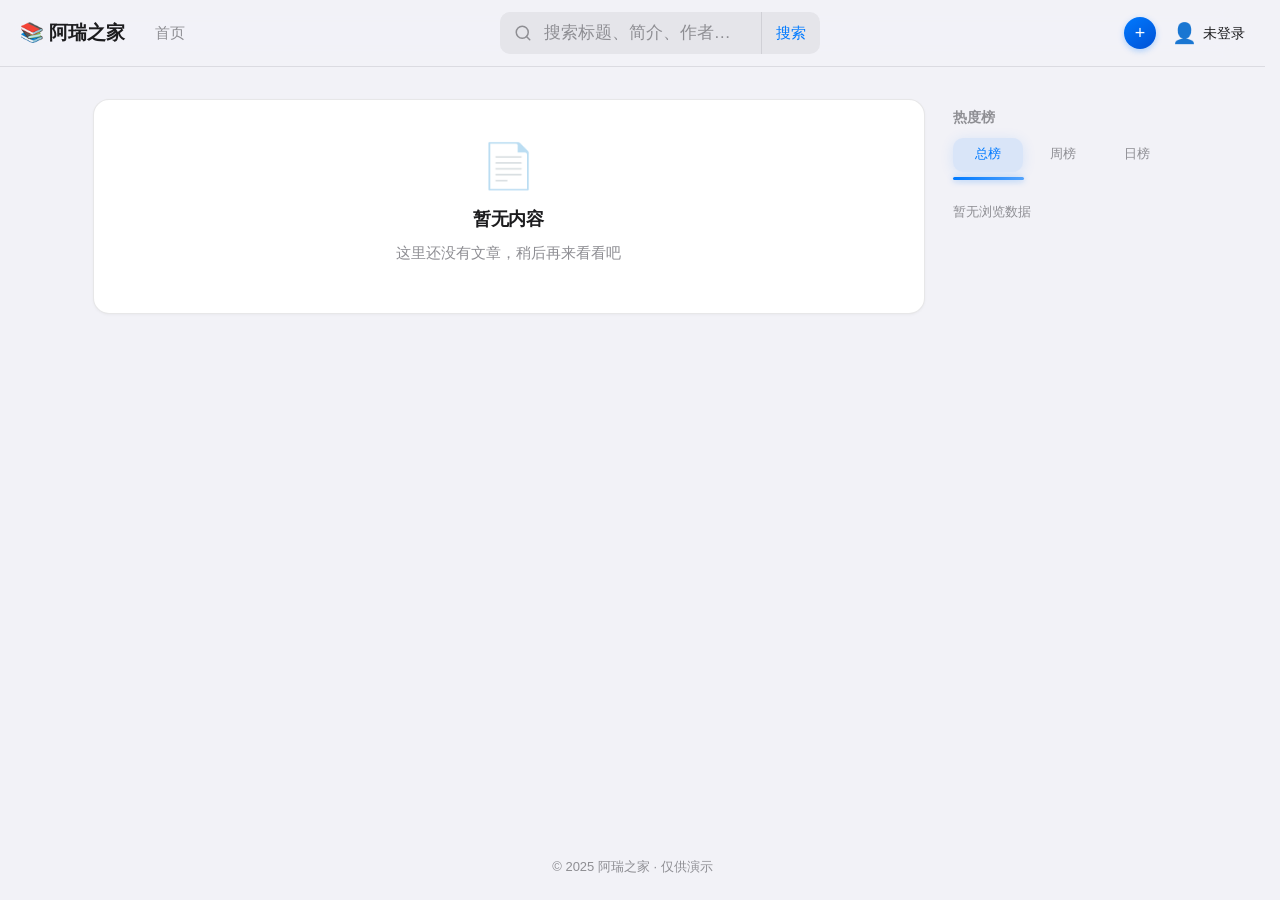
==== commit a462a23f: "feat:订单明细" ====
--- a/frontend/index.html
+++ b/frontend/index.html
@@ -10,7 +10,7 @@
   <header class="site-header">
     <div class="container site-header-inner">
       <div class="header-left">
-        <a href="index.html" class="logo">📚 技术博客</a>
+        <a href="index.html" class="logo">📚 阿瑞之家</a>
         <a href="index.html" class="nav-home">首页</a>
       </div>
       <div class="header-search">
@@ -33,29 +33,32 @@
 
   <main class="container main-content">
     <div class="main-layout">
+      <div class="main-body">
+        <section class="featured-section" aria-label="推荐精选">
+          <h2 class="featured-title">推荐精选</h2>
+          <div class="featured-scroll-outer">
+            <div id="featured-list" class="featured-scroll" role="list"></div>
+          </div>
+        </section>
+        <section class="waterfall-section" aria-label="文章列表">
+          <div id="article-list" class="article-waterfall"></div>
+        </section>
+      </div>
       <aside class="hot-sidebar" aria-label="热度榜">
         <h2 class="hot-sidebar-title">热度榜</h2>
         <div class="hot-tabs" role="tablist">
+          <span class="hot-tabs-glider" aria-hidden="true"></span>
           <button type="button" class="hot-tab is-active" role="tab" aria-selected="true" data-hot="total">总榜</button>
           <button type="button" class="hot-tab" role="tab" aria-selected="false" data-hot="week">周榜</button>
           <button type="button" class="hot-tab" role="tab" aria-selected="false" data-hot="day">日榜</button>
         </div>
         <div id="hot-list" class="hot-list" role="tabpanel"></div>
       </aside>
-      <div class="main-body">
-        <section class="featured-section" aria-label="推荐精选">
-          <h2 class="featured-title">推荐精选</h2>
-          <div id="featured-list" class="featured-scroll" role="list"></div>
-        </section>
-        <section class="waterfall-section" aria-label="文章列表">
-          <div id="article-list" class="article-waterfall"></div>
-        </section>
-      </div>
     </div>
   </main>
 
   <footer class="site-footer">
-    <div class="container">© 2025 技术博客 · 仅供演示</div>
+    <div class="container">© 2025 阿瑞之家 · 仅供演示</div>
   </footer>
 
   <script src="js/config.js"></script>
--- a/frontend/css/style.css
+++ b/frontend/css/style.css
@@ -1,3 +1,6 @@
+/* 文章编辑器/详情：站酷、书法等展示字体（国内若无法加载可回退到系统字体） */
+@import url('https://fonts.googleapis.com/css2?family=Long+Cang&family=Ma+Shan+Zheng&family=ZCOOL+KuaiLe&family=ZCOOL+XiaoWei&display=swap');
+
 /* 基础与布局 - iOS 风格强化 */
 :root {
   --bg: #f2f2f7;
@@ -53,7 +56,7 @@
   padding: 0 16px;
 }
 
-/* 顶栏 - iOS 毛玻璃 + 吸顶，全宽：左侧技术博客/首页，右侧 +/头像 */
+/* 顶栏 - iOS 毛玻璃 + 吸顶，全宽：左侧站点名/首页，右侧 +/头像 */
 .site-header {
   position: sticky;
   top: 0;
@@ -611,6 +614,128 @@
   opacity: 0.9;
 }
 
+/* 发表页 · 插入视频链接弹层（与登录弹窗同系：viewport 正中、毛玻璃底） */
+.video-url-modal {
+  position: fixed;
+  inset: 0;
+  z-index: 320;
+  display: flex;
+  align-items: center;
+  justify-content: center;
+  padding: max(20px, env(safe-area-inset-top)) max(20px, env(safe-area-inset-right)) max(20px, env(safe-area-inset-bottom))
+    max(20px, env(safe-area-inset-left));
+  opacity: 0;
+  visibility: hidden;
+  transition: opacity 0.22s var(--ease-out), visibility 0.22s;
+  pointer-events: none;
+}
+
+.video-url-modal.is-open {
+  opacity: 1;
+  visibility: visible;
+  pointer-events: auto;
+}
+
+.video-url-modal-backdrop {
+  position: absolute;
+  inset: 0;
+  background: rgba(0, 0, 0, 0.45);
+  -webkit-backdrop-filter: blur(6px);
+  backdrop-filter: blur(6px);
+  -webkit-tap-highlight-color: transparent;
+}
+
+.video-url-modal-box {
+  position: relative;
+  width: 100%;
+  max-width: 420px;
+  background: var(--surface);
+  border-radius: var(--radius-lg);
+  box-shadow: var(--shadow-md), 0 24px 48px rgba(0, 0, 0, 0.12);
+  padding: 24px 24px 22px;
+  border: 1px solid var(--border);
+  transform: translateY(8px) scale(0.98);
+  transition: transform 0.22s var(--ease-out);
+}
+
+.video-url-modal.is-open .video-url-modal-box {
+  transform: translateY(0) scale(1);
+}
+
+.video-url-modal-header {
+  display: flex;
+  align-items: center;
+  justify-content: space-between;
+  gap: 12px;
+  margin-bottom: 14px;
+}
+
+.video-url-modal-title {
+  font-size: 19px;
+  font-weight: 700;
+  margin: 0;
+  color: var(--text);
+  letter-spacing: 0.02em;
+}
+
+.video-url-modal-close {
+  flex-shrink: 0;
+  width: 34px;
+  height: 34px;
+  padding: 0;
+  border: none;
+  background: transparent;
+  color: var(--text-muted);
+  font-size: 26px;
+  line-height: 1;
+  cursor: pointer;
+  border-radius: var(--radius-sm);
+  -webkit-tap-highlight-color: transparent;
+  transition: background 0.15s, color 0.15s;
+}
+
+.video-url-modal-close:hover {
+  background: var(--bg-search);
+  color: var(--text);
+}
+
+.video-url-modal-hint {
+  margin: 0 0 18px;
+  font-size: 14px;
+  line-height: 1.5;
+  color: var(--text-muted);
+}
+
+.video-url-modal-label {
+  display: block;
+  margin-bottom: 8px;
+  font-size: 14px;
+  font-weight: 600;
+  color: var(--text);
+}
+
+.video-url-modal-field {
+  width: 100%;
+  margin: 0;
+}
+
+.video-url-modal-actions {
+  display: flex;
+  justify-content: flex-end;
+  flex-wrap: wrap;
+  gap: 12px;
+  margin-top: 22px;
+}
+
+.video-url-modal-actions .video-url-modal-btn {
+  min-width: 96px;
+  padding: 11px 20px;
+  font-size: 16px;
+  font-weight: 600;
+  border-radius: var(--radius);
+  -webkit-tap-highlight-color: transparent;
+}
+
 /* 主内容 */
 .main-content {
   flex: 1;
@@ -626,7 +751,7 @@
 
 .main-layout {
   display: grid;
-  grid-template-columns: 200px 1fr;
+  grid-template-columns: minmax(0, 1fr) 220px;
   gap: 28px;
   align-items: start;
 }
@@ -645,15 +770,17 @@
 
 .main-body {
   min-width: 0;
-}
-
-/* 热度榜侧栏：贴合整体风格，不抢眼 */
+  overflow: visible;
+}
+
+/* 热度榜侧栏（桌面端在右侧） */
 .hot-sidebar {
   position: sticky;
   top: 24px;
   background: transparent;
   padding: 12px 0 0;
   border-radius: 0;
+  max-width: 220px;
 }
 
 .hot-sidebar-title {
@@ -665,14 +792,34 @@
 }
 
 .hot-tabs {
+  position: relative;
   display: flex;
   gap: 4px;
   margin-bottom: 12px;
+  padding-bottom: 10px;
+}
+
+/* 底部滑动指示条：随当前 Tab 平移 */
+.hot-tabs-glider {
+  position: absolute;
+  left: 0;
+  bottom: 2px;
+  height: 3px;
+  border-radius: 3px;
+  background: linear-gradient(90deg, var(--accent) 0%, rgba(0, 122, 255, 0.65) 100%);
+  box-shadow: 0 1px 6px rgba(0, 122, 255, 0.35);
+  pointer-events: none;
+  z-index: 0;
+  width: 0;
+  transform: translateX(0);
+  transition: transform 0.48s cubic-bezier(0.22, 1, 0.32, 1), width 0.38s cubic-bezier(0.22, 1, 0.32, 1);
 }
 
 .hot-tab {
+  position: relative;
+  z-index: 1;
   flex: 1;
-  padding: 6px 8px;
+  padding: 7px 8px 9px;
   border: none;
   border-radius: var(--radius-sm);
   background: transparent;
@@ -680,22 +827,122 @@
   font-size: 13px;
   font-weight: 500;
   cursor: pointer;
-  transition: color 0.2s, background 0.2s;
+  transition:
+    color 0.32s cubic-bezier(0.22, 1, 0.32, 1),
+    background 0.32s cubic-bezier(0.22, 1, 0.32, 1),
+    transform 0.22s cubic-bezier(0.22, 1, 0.32, 1),
+    box-shadow 0.32s ease;
   -webkit-tap-highlight-color: transparent;
 }
 
 .hot-tab:hover {
   color: var(--text);
   background: rgba(0, 122, 255, 0.06);
+}
+
+.hot-tab:active {
+  transform: scale(0.97);
 }
 
 .hot-tab.is-active {
   color: var(--accent);
-  background: rgba(0, 122, 255, 0.08);
+  background: rgba(0, 122, 255, 0.1);
+  box-shadow: 0 2px 14px rgba(0, 122, 255, 0.12);
 }
 
 .hot-list {
   font-size: 14px;
+  transition:
+    opacity 0.28s cubic-bezier(0.22, 1, 0.32, 1),
+    transform 0.28s cubic-bezier(0.22, 1, 0.32, 1);
+}
+
+.hot-list--leave {
+  opacity: 0;
+  transform: translateY(-8px) scale(0.985);
+  pointer-events: none;
+}
+
+@keyframes hot-rank-row-in {
+  from {
+    opacity: 0;
+    transform: translateX(12px);
+  }
+  to {
+    opacity: 1;
+    transform: translateX(0);
+  }
+}
+
+.hot-list--stagger .hot-item,
+.hot-list--stagger .hot-empty {
+  animation: hot-rank-row-in 0.42s cubic-bezier(0.22, 1, 0.32, 1) backwards;
+}
+
+.hot-list--stagger .hot-item:nth-child(1) {
+  animation-delay: 0.02s;
+}
+.hot-list--stagger .hot-item:nth-child(2) {
+  animation-delay: 0.05s;
+}
+.hot-list--stagger .hot-item:nth-child(3) {
+  animation-delay: 0.08s;
+}
+.hot-list--stagger .hot-item:nth-child(4) {
+  animation-delay: 0.11s;
+}
+.hot-list--stagger .hot-item:nth-child(5) {
+  animation-delay: 0.14s;
+}
+.hot-list--stagger .hot-item:nth-child(6) {
+  animation-delay: 0.17s;
+}
+.hot-list--stagger .hot-item:nth-child(7) {
+  animation-delay: 0.2s;
+}
+.hot-list--stagger .hot-item:nth-child(8) {
+  animation-delay: 0.23s;
+}
+.hot-list--stagger .hot-item:nth-child(9) {
+  animation-delay: 0.26s;
+}
+.hot-list--stagger .hot-item:nth-child(10) {
+  animation-delay: 0.29s;
+}
+.hot-list--stagger .hot-item:nth-child(n + 11) {
+  animation-delay: 0.32s;
+}
+
+.hot-list--stagger .hot-empty {
+  animation-delay: 0.04s;
+}
+
+@media (prefers-reduced-motion: reduce) {
+  .hot-tabs-glider {
+    transition: none;
+  }
+
+  .hot-tab {
+    transition: color 0.15s ease, background 0.15s ease;
+  }
+
+  .hot-tab:active {
+    transform: none;
+  }
+
+  .hot-list {
+    transition: none;
+  }
+
+  .hot-list--leave {
+    opacity: 1;
+    transform: none;
+  }
+
+  .hot-list--stagger .hot-item,
+  .hot-list--stagger .hot-empty {
+    animation: none;
+  }
 }
 
 .hot-item {
@@ -900,45 +1147,316 @@
 }
 
 /* 文章网格 - iOS 分组卡片 */
-/* 推荐精选：横向滚动卡片，最多 10 个 */
+/* 推荐精选：横向滚动卡片，杂志风封面 + 磨砂角标 */
 .featured-section {
-  margin-bottom: 28px;
+  margin-bottom: 32px;
 }
 
 .featured-title {
-  font-size: 18px;
+  display: flex;
+  align-items: center;
+  gap: 10px;
+  font-size: 20px;
   font-weight: 700;
-  color: var(--text);
-  margin: 0 0 14px;
+  letter-spacing: 0.03em;
+  color: var(--text);
+  margin: 0 0 18px;
+}
+
+.featured-title::before {
+  content: "";
+  width: 4px;
+  height: 1.1em;
+  border-radius: 2px;
+  background: linear-gradient(180deg, var(--accent) 0%, rgba(0, 122, 255, 0.45) 100%);
+  flex-shrink: 0;
+}
+
+/* 外层负责横向滚动；上下留白避免悬停 scale + translate 被裁切 */
+.featured-scroll-outer {
+  overflow-x: auto;
+  overflow-y: visible;
+  padding: 18px 8px 22px;
+  margin: 0 -8px;
+  -webkit-overflow-scrolling: touch;
+  scroll-snap-type: x proximity;
+  scrollbar-width: thin;
+  /* 仅轻微收边，避免 transparent 把整列上沿「吃没」 */
+  mask-image: linear-gradient(
+    90deg,
+    rgba(0, 0, 0, 0.35) 0,
+    #000 14px,
+    #000 calc(100% - 14px),
+    rgba(0, 0, 0, 0.35) 100%
+  );
+  -webkit-mask-image: linear-gradient(
+    90deg,
+    rgba(0, 0, 0, 0.35) 0,
+    #000 14px,
+    #000 calc(100% - 14px),
+    rgba(0, 0, 0, 0.35) 100%
+  );
+}
+
+.featured-scroll-outer::-webkit-scrollbar {
+  height: 5px;
+}
+
+.featured-scroll-outer::-webkit-scrollbar-thumb {
+  background: linear-gradient(90deg, var(--border), rgba(0, 122, 255, 0.25));
+  border-radius: 100px;
 }
 
 .featured-scroll {
   display: flex;
-  gap: 16px;
-  overflow-x: auto;
-  overflow-y: hidden;
-  padding-bottom: 8px;
-  margin: 0 -4px;
-  -webkit-overflow-scrolling: touch;
-  scrollbar-width: thin;
-}
-
-.featured-scroll::-webkit-scrollbar {
-  height: 6px;
-}
-
-.featured-scroll::-webkit-scrollbar-thumb {
-  background: var(--border);
-  border-radius: 3px;
+  gap: 18px;
+  overflow: visible;
+  min-height: min-content;
 }
 
 .featured-card {
-  flex: 0 0 280px;
-  min-width: 280px;
-}
-
-.featured-card .card {
+  flex: 0 0 268px;
+  min-width: 268px;
+  scroll-snap-align: start;
+}
+
+/* 精选卡片本体（悬停：上浮 + 轻微整体放大，与封面内放大叠加） */
+.featured-card .card.card--featured {
+  --featured-card-ease: cubic-bezier(0.22, 1, 0.32, 1);
+  position: relative;
   height: 100%;
+  display: flex;
+  flex-direction: column;
+  border-radius: 18px;
+  border: 1px solid rgba(60, 60, 67, 0.1);
+  background: var(--surface);
+  box-shadow:
+    0 1px 2px rgba(0, 0, 0, 0.04),
+    0 8px 24px rgba(0, 0, 0, 0.06),
+    0 0 0 1px rgba(255, 255, 255, 0.8) inset;
+  transform: translateY(0) scale(1);
+  /* 从顶部为锚点放大，减少向上「溢出」被裁切；配合外层 padding 保留上浮空间 */
+  transform-origin: 50% 0;
+  transition:
+    transform 0.5s var(--featured-card-ease),
+    box-shadow 0.5s var(--featured-card-ease),
+    border-color 0.35s ease;
+}
+
+.featured-card .card.card--featured:hover {
+  transform: translateY(-5px) scale(1.028);
+  box-shadow:
+    0 4px 12px rgba(0, 0, 0, 0.06),
+    0 20px 40px rgba(0, 0, 0, 0.1),
+    0 0 0 1px rgba(0, 122, 255, 0.12) inset;
+  border-color: rgba(0, 122, 255, 0.2);
+}
+
+.featured-card .card.card--featured:active {
+  transform: translateY(-2px) scale(1.014);
+  opacity: 1;
+  transition-duration: 0.12s;
+}
+
+/* 封面区：渐变底 + 轻微暗角 + 悬停放大 */
+.featured-card .featured-card-cover {
+  position: relative;
+  height: 150px;
+  flex-shrink: 0;
+  overflow: hidden;
+  border-radius: 17px 17px 0 0;
+  background: linear-gradient(145deg, #e8ecf4 0%, #d4dae8 50%, #c5ccdc 100%);
+}
+
+.featured-card:nth-child(5n + 1) .featured-card-cover {
+  background: linear-gradient(145deg, #e0e7ff 0%, #c7d2fe 45%, #a5b4fc 100%);
+}
+
+.featured-card:nth-child(5n + 2) .featured-card-cover {
+  background: linear-gradient(145deg, #fce7f3 0%, #fbcfe8 45%, #f9a8d4 100%);
+}
+
+.featured-card:nth-child(5n + 3) .featured-card-cover {
+  background: linear-gradient(145deg, #ecfdf5 0%, #a7f3d0 45%, #6ee7b7 100%);
+}
+
+.featured-card:nth-child(5n + 4) .featured-card-cover {
+  background: linear-gradient(145deg, #fff7ed 0%, #fed7aa 45%, #fdba74 100%);
+}
+
+.featured-card:nth-child(5n + 5) .featured-card-cover {
+  background: linear-gradient(145deg, #f0f9ff 0%, #bae6fd 45%, #7dd3fc 100%);
+}
+
+.featured-card-cover-inner {
+  position: relative;
+  z-index: 1;
+  width: 100%;
+  height: 100%;
+  display: flex;
+  align-items: center;
+  justify-content: center;
+  font-size: 3.25rem;
+  line-height: 1;
+  transition: transform 0.52s cubic-bezier(0.22, 1, 0.32, 1);
+}
+
+.featured-card .card.card--featured:hover .featured-card-cover-inner {
+  transform: scale(1.06);
+}
+
+.featured-card-cover-inner .card-cover-img {
+  width: 100%;
+  height: 100%;
+  object-fit: cover;
+}
+
+.featured-card-cover-shade {
+  position: absolute;
+  inset: 0;
+  z-index: 2;
+  pointer-events: none;
+  background: linear-gradient(
+    180deg,
+    rgba(0, 0, 0, 0.06) 0%,
+    transparent 42%,
+    transparent 55%,
+    rgba(0, 0, 0, 0.12) 100%
+  );
+}
+
+/* 正文区 */
+.featured-card .featured-card-body {
+  flex: 1;
+  display: flex;
+  flex-direction: column;
+  padding: 15px 16px 17px;
+  min-height: 0;
+}
+
+.featured-card .featured-card-title {
+  font-size: 1.06rem;
+  font-weight: 600;
+  line-height: 1.38;
+  margin: 0 0 8px;
+  letter-spacing: 0.01em;
+  min-width: 0;
+  overflow: hidden;
+}
+
+.featured-card .featured-card-title a {
+  color: var(--text);
+  text-decoration: none;
+  display: block;
+  white-space: nowrap;
+  overflow: hidden;
+  text-overflow: ellipsis;
+  transition: color 0.2s ease;
+}
+
+.featured-card .featured-card-title a:hover {
+  color: var(--accent);
+}
+
+.featured-card .featured-card-summary {
+  margin: 0 0 12px;
+  font-size: 0.875rem;
+  line-height: 1.55;
+  color: var(--text-muted);
+  display: block;
+  white-space: nowrap;
+  overflow: hidden;
+  text-overflow: ellipsis;
+  flex: 1;
+  min-width: 0;
+}
+
+.featured-card .featured-card-meta {
+  margin-top: auto;
+  padding-top: 12px;
+  border-top: 1px solid rgba(60, 60, 67, 0.08);
+  font-size: 0.8125rem;
+  display: flex;
+  align-items: center;
+  justify-content: space-between;
+  gap: 8px;
+  width: 100%;
+  min-width: 0;
+}
+
+.featured-card .featured-card-author {
+  display: flex;
+  align-items: center;
+  min-width: 0;
+  flex: 1;
+  overflow: hidden;
+  color: var(--text-muted);
+}
+
+.featured-card .featured-card-author-name {
+  overflow: hidden;
+  text-overflow: ellipsis;
+  white-space: nowrap;
+  min-width: 0;
+}
+
+.featured-card .featured-card-author .user-avatar-img {
+  width: 22px;
+  height: 22px;
+  border-radius: 50%;
+  object-fit: cover;
+  margin-right: 6px;
+  box-shadow: 0 0 0 1.5px rgba(255, 255, 255, 0.9);
+}
+
+.featured-card .featured-card-time {
+  flex-shrink: 0;
+  color: var(--text-muted);
+  opacity: 0.9;
+  font-variant-numeric: tabular-nums;
+}
+
+@media (prefers-reduced-motion: reduce) {
+  .featured-card .card.card--featured,
+  .featured-card-cover-inner {
+    transition: none;
+  }
+
+  .featured-card .card.card--featured:hover,
+  .featured-card .card.card--featured:active {
+    transform: none;
+  }
+
+  .featured-card .card.card--featured:hover .featured-card-cover-inner {
+    transform: none;
+  }
+}
+
+.card-stats {
+  display: inline-flex;
+  align-items: center;
+  gap: 12px;
+  flex-shrink: 0;
+  color: var(--text-muted);
+}
+
+.card-stat {
+  display: inline-flex;
+  align-items: center;
+  gap: 4px;
+  font-size: 0.8125rem;
+  font-variant-numeric: tabular-nums;
+}
+
+.card-stat__icon {
+  display: block;
+  flex-shrink: 0;
+  opacity: 0.75;
+}
+
+.card-stat__num {
+  font-weight: 500;
+  color: var(--text-muted);
 }
 
 /* 文章列表：每行一个，下拉瀑布流，扁平卡片图在右 */
@@ -980,17 +1498,95 @@
 .article-waterfall .card-title {
   font-size: 1rem;
   margin: 0 0 6px;
+  min-width: 0;
+  overflow: hidden;
+}
+
+.article-waterfall .card-title a {
+  display: block;
+  white-space: nowrap;
+  overflow: hidden;
+  text-overflow: ellipsis;
 }
 
 .article-waterfall .card-summary {
   font-size: 0.88rem;
-  -webkit-line-clamp: 2;
-  margin: 0 0 8px;
-}
-
-.article-waterfall .card-meta {
+  margin: 0 0 6px;
+  display: block;
+  white-space: nowrap;
+  overflow: hidden;
+  text-overflow: ellipsis;
+  min-width: 0;
+}
+
+/* 底部一行：左侧作者，右侧「点赞/收藏」紧贴时间在正上方，紧凑不占额外行高 */
+.article-waterfall .card-meta.card-meta--with-stats {
+  margin-top: auto;
+  display: flex;
+  align-items: center;
+  justify-content: space-between;
+  gap: 8px 12px;
+  width: 100%;
+  min-width: 0;
   font-size: 0.8rem;
-  margin-top: auto;
+}
+
+.article-waterfall .card-meta--with-stats .author {
+  display: inline-flex;
+  align-items: center;
+  min-width: 0;
+  flex: 1;
+  max-width: 100%;
+}
+
+.article-waterfall .card-meta--with-stats .author-name {
+  overflow: hidden;
+  text-overflow: ellipsis;
+  white-space: nowrap;
+  min-width: 0;
+}
+
+.article-waterfall .card-meta--with-stats .user-avatar-img {
+  flex-shrink: 0;
+}
+
+.article-waterfall .card-meta-trail {
+  display: flex;
+  flex-direction: column;
+  align-items: flex-end;
+  justify-content: center;
+  gap: 1px;
+  flex-shrink: 0;
+  line-height: 1.15;
+}
+
+.article-waterfall .card-meta-trail .card-stats {
+  gap: 8px;
+}
+
+.article-waterfall .card-meta-trail .card-stat {
+  font-size: 0.72rem;
+  gap: 3px;
+  line-height: 1;
+}
+
+.article-waterfall .card-meta-trail .card-stat__icon {
+  width: 12px;
+  height: 12px;
+  opacity: 0.7;
+}
+
+.article-waterfall .card-meta-trail .card-stat__num {
+  font-size: 0.72rem;
+  font-weight: 500;
+}
+
+.article-waterfall .card-meta-trail time {
+  flex-shrink: 0;
+  font-size: 0.72rem;
+  color: var(--text-muted);
+  font-variant-numeric: tabular-nums;
+  line-height: 1.15;
 }
 
 /* 文章列表空状态：与卡片同 surface，轻入场动画 */
@@ -1417,9 +2013,343 @@
   line-height: 1.25;
 }
 
+/* 正文下方、评论区上方（分割线在评论区 .comments-section 顶边，避免双线） */
+.article-detail .article-engagement {
+  margin: 0;
+  padding: 22px 0 12px;
+}
+
+.article-detail .article-detail-ql-wrap {
+  margin-bottom: 0;
+}
+
+/* —— 文章互动：磨砂面板 + 芯片按钮 —— */
+.article-detail .article-engagement-inner {
+  max-width: 100%;
+}
+
+.article-detail .engagement-lead {
+  margin: 0 0 10px;
+  font-size: 14px;
+  font-weight: 600;
+  letter-spacing: 0.02em;
+  color: var(--text-muted);
+}
+
+.article-detail .engagement-panel {
+  display: flex;
+  flex-wrap: wrap;
+  align-items: stretch;
+  gap: 0;
+  padding: 4px;
+  border-radius: var(--radius);
+  border: 1px solid var(--border);
+  background: linear-gradient(
+    165deg,
+    rgba(255, 255, 255, 0.94) 0%,
+    rgba(250, 250, 252, 0.88) 45%,
+    rgba(245, 246, 250, 0.92) 100%
+  );
+  box-shadow: var(--shadow-sm), 0 0 0 1px rgba(255, 255, 255, 0.6) inset;
+  -webkit-backdrop-filter: blur(12px);
+  backdrop-filter: blur(12px);
+}
+
+.article-detail .engagement-chip {
+  flex: 1 1 112px;
+  display: flex;
+  align-items: center;
+  gap: 10px;
+  min-height: 40px;
+  padding: 6px 12px;
+  margin: 0;
+  border: none;
+  border-radius: var(--radius-sm);
+  background: transparent;
+  color: var(--text);
+  font-family: inherit;
+  font-size: 14px;
+  cursor: pointer;
+  text-align: left;
+  transition:
+    background 0.22s var(--ease-out),
+    color 0.22s var(--ease-out),
+    box-shadow 0.22s var(--ease-out),
+    transform 0.18s var(--ease-out);
+  -webkit-tap-highlight-color: transparent;
+}
+
+.article-detail .engagement-chip:hover {
+  background: rgba(0, 122, 255, 0.06);
+}
+
+.article-detail .engagement-chip:active {
+  transform: scale(0.98);
+}
+
+.article-detail .engagement-chip:focus-visible {
+  outline: 2px solid var(--accent);
+  outline-offset: 2px;
+}
+
+.article-detail .engagement-chip__icon {
+  display: flex;
+  align-items: center;
+  justify-content: center;
+  width: 34px;
+  height: 34px;
+  border-radius: 9px;
+  background: rgba(60, 60, 67, 0.06);
+  color: var(--text-muted);
+  flex-shrink: 0;
+  transition:
+    background 0.22s var(--ease-out),
+    color 0.22s var(--ease-out),
+    box-shadow 0.22s var(--ease-out);
+}
+
+.article-detail .engagement-svg {
+  display: block;
+}
+
+.article-detail .engagement-svg path {
+  transition: stroke-width 0.2s var(--ease-out);
+}
+
+.article-detail .engagement-chip__text {
+  display: flex;
+  flex-direction: column;
+  align-items: flex-start;
+  gap: 0;
+  min-width: 0;
+}
+
+.article-detail .engagement-chip__label {
+  font-weight: 600;
+  font-size: 14px;
+  letter-spacing: 0.01em;
+  color: var(--text);
+  line-height: 1.2;
+}
+
+.article-detail .engagement-chip__count {
+  font-size: 12px;
+  font-weight: 500;
+  font-variant-numeric: tabular-nums;
+  color: var(--text-muted);
+  letter-spacing: 0.02em;
+}
+
+.article-detail .engagement-divider {
+  align-self: stretch;
+  width: 1px;
+  margin: 6px 0;
+  background: linear-gradient(
+    180deg,
+    transparent 0%,
+    var(--border) 20%,
+    var(--border) 80%,
+    transparent 100%
+  );
+  flex: 0 0 auto;
+}
+
+/* 点赞 · 已选 */
+.article-detail .engagement-like:hover .engagement-chip__icon {
+  background: rgba(0, 122, 255, 0.1);
+  color: var(--accent);
+}
+
+.article-detail .engagement-like.is-on {
+  background: rgba(0, 122, 255, 0.08);
+}
+
+.article-detail .engagement-like.is-on .engagement-chip__icon {
+  background: linear-gradient(145deg, rgba(0, 122, 255, 0.22), rgba(0, 122, 255, 0.1));
+  color: var(--accent);
+  box-shadow: 0 1px 5px rgba(0, 122, 255, 0.16);
+}
+
+.article-detail .engagement-like.is-on .engagement-chip__label {
+  color: var(--accent);
+}
+
+.article-detail .engagement-like.is-on .engagement-chip__count {
+  color: var(--accent);
+  opacity: 0.85;
+}
+
+.article-detail .engagement-like.is-on .engagement-svg path {
+  stroke-width: 1.95;
+}
+
+/* 收藏 · 暖色强调（与点赞区分） */
+.article-detail .engagement-fav {
+  --fav: #c2410c;
+  --fav-soft: rgba(194, 65, 12, 0.12);
+  --fav-glow: rgba(194, 65, 12, 0.2);
+}
+
+.article-detail .engagement-fav:hover {
+  background: var(--fav-soft);
+}
+
+.article-detail .engagement-fav:hover .engagement-chip__icon {
+  background: rgba(194, 65, 12, 0.12);
+  color: var(--fav);
+}
+
+.article-detail .engagement-fav.is-on {
+  background: rgba(194, 65, 12, 0.09);
+}
+
+.article-detail .engagement-fav.is-on .engagement-chip__icon {
+  background: linear-gradient(145deg, rgba(251, 146, 60, 0.35), rgba(194, 65, 12, 0.15));
+  color: var(--fav);
+  box-shadow: 0 1px 6px var(--fav-glow);
+}
+
+.article-detail .engagement-fav.is-on .engagement-chip__label,
+.article-detail .engagement-fav.is-on .engagement-chip__count {
+  color: var(--fav);
+}
+
+.article-detail .engagement-fav.is-on .engagement-chip__count {
+  opacity: 0.88;
+}
+
+.article-detail .engagement-fav.is-on .engagement-svg path {
+  stroke-width: 1.95;
+}
+
+@media (max-width: 520px) {
+  .article-detail .engagement-divider {
+    display: none;
+  }
+
+  .article-detail .engagement-panel {
+    flex-direction: column;
+    gap: 4px;
+  }
+
+  .article-detail .engagement-chip {
+    flex: 1 1 auto;
+  }
+}
+
+@media (prefers-reduced-motion: reduce) {
+  .article-detail .engagement-chip,
+  .article-detail .engagement-chip__icon,
+  .article-detail .engagement-svg path {
+    transition: none;
+  }
+
+  .article-detail .engagement-chip:active {
+    transform: none;
+  }
+}
+
 .article-body {
   font-size: 1rem;
   margin-bottom: 40px;
+}
+
+/* 详情页：正文容器带 ql-snow + ql-editor，与 Quill 产出 HTML 对齐；避免编辑器同款 min-height */
+.article-detail-ql-wrap {
+  margin-bottom: 40px;
+}
+
+.article-detail-ql-wrap .ql-editor.article-body {
+  min-height: 0;
+  padding: 0;
+  margin-bottom: 0;
+  font-size: 17px;
+  line-height: 1.65;
+  color: var(--text);
+  overflow-x: auto;
+}
+
+/*
+ * 自定义字体（与 publish.js Font.whitelist 一一对应）
+ * 小篆：依赖本机是否安装方正小篆等字库；无则回退隶书/楷体
+ */
+.publish-editor .ql-editor .ql-font-songti,
+.ql-snow .ql-editor .ql-font-songti {
+  font-family: 'Songti SC', 'SimSun', 'STSong', 'Noto Serif CJK SC', serif;
+}
+
+.publish-editor .ql-editor .ql-font-kaiti,
+.ql-snow .ql-editor .ql-font-kaiti {
+  font-family: 'Kaiti SC', 'KaiTi', 'STKaiti', 'Noto Serif CJK SC', serif;
+}
+
+.publish-editor .ql-editor .ql-font-yahei,
+.ql-snow .ql-editor .ql-font-yahei {
+  font-family: 'Microsoft YaHei', 'PingFang SC', 'Hiragino Sans GB', 'Noto Sans CJK SC', sans-serif;
+}
+
+.publish-editor .ql-editor .ql-font-fangsong,
+.ql-snow .ql-editor .ql-font-fangsong {
+  font-family: 'FangSong', 'FangSong_GB2312', 'STFangsong', 'Noto Serif CJK SC', serif;
+}
+
+.publish-editor .ql-editor .ql-font-simhei,
+.ql-snow .ql-editor .ql-font-simhei {
+  font-family: 'SimHei', 'Heiti SC', 'STHeiti', 'Microsoft YaHei', sans-serif;
+}
+
+.publish-editor .ql-editor .ql-font-youyuan,
+.ql-snow .ql-editor .ql-font-youyuan {
+  font-family: 'YouYuan', 'Yuanti SC', 'STYuanti', 'Microsoft YaHei', sans-serif;
+}
+
+.publish-editor .ql-editor .ql-font-lishu,
+.ql-snow .ql-editor .ql-font-lishu {
+  font-family: 'STLiti', 'LiSu', 'Baoli SC', 'Libian SC', 'KaiTi', serif;
+}
+
+.publish-editor .ql-editor .ql-font-xingkai,
+.ql-snow .ql-editor .ql-font-xingkai {
+  font-family: 'STXingkai', 'Xingkai SC', 'KaiTi', cursive;
+}
+
+.publish-editor .ql-editor .ql-font-xiaozhuan,
+.ql-snow .ql-editor .ql-font-xiaozhuan {
+  font-family: 'FZXiaoZhuanTi-S12', '印篆简繁细明', 'STLiti', 'LiSu', 'KaiTi', 'SimSun', serif;
+}
+
+.publish-editor .ql-editor .ql-font-hannotate,
+.ql-snow .ql-editor .ql-font-hannotate {
+  font-family: 'Hannotate SC', 'Hannotate TC', 'Hanzipen SC', 'Hanzipen TC', 'Kaiti SC', cursive;
+}
+
+.publish-editor .ql-editor .ql-font-zcoolle,
+.ql-snow .ql-editor .ql-font-zcoolle {
+  font-family: 'ZCOOL KuaiLe', 'Hannotate SC', 'Yuanti SC', sans-serif;
+}
+
+.publish-editor .ql-editor .ql-font-mashan,
+.ql-snow .ql-editor .ql-font-mashan {
+  font-family: 'Ma Shan Zheng', 'KaiTi', 'STKaiti', cursive;
+}
+
+.publish-editor .ql-editor .ql-font-longcang,
+.ql-snow .ql-editor .ql-font-longcang {
+  font-family: 'Long Cang', 'KaiTi', cursive;
+}
+
+.publish-editor .ql-editor .ql-font-xiaowei,
+.ql-snow .ql-editor .ql-font-xiaowei {
+  font-family: 'ZCOOL XiaoWei', 'Hannotate SC', 'Yuanti SC', sans-serif;
+}
+
+/*
+ * 字体下拉：Quill 把工具栏插在 #quill-editor 前，与 .publish-editor 是兄弟，必须用 .publish-editor-card 包住二者才能选中工具栏。
+ * 否则 Snow 默认 .ql-picker-item::before { content: 'Sans Serif' } 仍会生效，每行前面多一段英文。
+ */
+.publish-editor-card .ql-toolbar.ql-snow .ql-picker.ql-font .ql-picker-label::before,
+.publish-editor-card .ql-toolbar.ql-snow .ql-picker.ql-font .ql-picker-item::before {
+  content: none !important;
 }
 
 .article-body p {
@@ -1433,11 +2363,56 @@
   font-size: 0.9em;
 }
 
+.article-body img {
+  max-width: 100%;
+  height: auto;
+  border-radius: var(--radius-sm);
+  vertical-align: middle;
+}
+
+.article-body .ql-blog-video,
+.publish-editor .ql-editor .ql-blog-video {
+  margin: 14px 0;
+  max-width: 100%;
+}
+
+.article-body .ql-blog-video .article-body-video,
+.publish-editor .ql-editor .ql-blog-video .article-body-video {
+  display: block;
+  width: 100%;
+  max-width: 720px;
+  border-radius: var(--radius-sm);
+  background: #000;
+}
+
+.article-body .ql-blog-video .article-embed-iframe,
+.publish-editor .ql-editor .ql-blog-video .article-embed-iframe {
+  display: block;
+  width: 100%;
+  max-width: 720px;
+  height: auto;
+  min-height: 200px;
+  aspect-ratio: 16 / 9;
+  border: none;
+  border-radius: var(--radius-sm);
+  background: #000;
+}
+
+.article-body .ql-blog-video .bilibili-player {
+  min-height: 315px;
+}
+
 /* 评论区 - iOS 分组列表 */
 .comments-section {
   margin-top: 32px;
   padding: 20px 0 0;
   border-top: 1px solid var(--border);
+}
+
+/* 详情页：点赞/收藏紧贴评论区上沿，由评论区 border-top 与正文区分 */
+.article-detail .comments-section {
+  margin-top: 0;
+  padding-top: 20px;
 }
 
 .comments-section h2 {
@@ -1748,20 +2723,37 @@
   overflow-y: hidden;
 }
 
-/* 个人信息页 */
-.profile-page {
-  max-width: 480px;
+/* 个人信息页：iOS 设置式分组 + 大标题（盖过 .main-content.container 的 1120px） */
+.main-content.profile-page {
+  max-width: 420px;
+  margin-left: auto;
+  margin-right: auto;
+  padding-top: 4px;
+}
+
+.profile-page-title {
+  font-size: 34px;
+  font-weight: 700;
+  letter-spacing: 0.35px;
+  line-height: 1.12;
+  margin: 0 0 20px;
+  padding: 0 2px;
+  color: var(--text);
+}
+
+@media (max-width: 380px) {
+  .profile-page-title {
+    font-size: 30px;
+  }
 }
 
 .profile-loading {
   color: var(--text-muted);
-  font-size: 0.95rem;
-}
-
-.profile-desc {
-  color: var(--text-muted);
-  font-size: 0.95rem;
-  margin: 0 0 24px;
+  font-size: 15px;
+  font-weight: 400;
+  letter-spacing: -0.24px;
+  margin: 0 0 16px;
+  padding: 0 2px;
 }
 
 .profile-form {
@@ -1803,35 +2795,81 @@
   min-height: 72px;
 }
 
+/* 头像区：左侧固定预览 + 右侧操作，避免大图撑破布局 */
 .avatar-preview-wrap {
-  display: flex;
-  align-items: center;
-  gap: 12px;
+  display: grid;
+  grid-template-columns: 96px minmax(0, 1fr);
+  gap: 20px;
+  align-items: start;
+}
+
+@media (max-width: 520px) {
+  .avatar-preview-wrap {
+    grid-template-columns: 1fr;
+    justify-items: center;
+    text-align: center;
+  }
+
+  .profile-avatar-actions {
+    width: 100%;
+    align-items: stretch;
+  }
+
+  .profile-avatar-upload-row {
+    justify-content: center;
+  }
 }
 
 .avatar-preview {
-  width: 48px;
-  height: 48px;
+  box-sizing: border-box;
+  width: 96px;
+  height: 96px;
   display: inline-flex;
   align-items: center;
   justify-content: center;
-  font-size: 1.8rem;
-  background: var(--surface);
+  font-size: 2.25rem;
+  line-height: 1;
+  background: var(--bg-search);
   border: 1px solid var(--border);
   border-radius: 50%;
   flex-shrink: 0;
+  overflow: hidden;
+  position: relative;
+}
+
+.avatar-preview .user-avatar-img {
+  width: 100%;
+  height: 100%;
+  object-fit: cover;
+  display: block;
+  border-radius: 50%;
 }
 
 .profile-avatar {
-  flex: 1;
-  max-width: 240px;
+  width: 100%;
+  max-width: none;
+}
+
+.profile-avatar-upload-row {
+  display: flex;
+  flex-wrap: wrap;
+  align-items: center;
+  gap: 10px 12px;
+}
+
+.profile-avatar-upload-hint {
+  font-size: 0.8rem;
+  color: var(--text-muted);
+  line-height: 1.3;
 }
 
 .profile-actions {
   display: flex;
-  align-items: center;
-  gap: 16px;
-  margin-top: 24px;
+  flex-wrap: wrap;
+  align-items: center;
+  gap: 12px 16px;
+  margin-top: 28px;
+  padding-top: 4px;
 }
 
 .profile-msg {
@@ -2000,11 +3038,12 @@
 .profile-card {
   display: flex;
   align-items: center;
-  gap: 16px;
-  padding: 20px;
+  gap: 18px;
+  padding: 22px 24px;
   background: var(--surface);
   border-radius: var(--radius-lg);
   box-shadow: var(--shadow-sm);
+  border: 1px solid var(--border);
 }
 
 .profile-card .card-avatar {
@@ -2036,12 +3075,195 @@
   display: block;
   margin: 0 0 4px;
   color: var(--text);
+  font-size: 17px;
+  font-weight: 600;
+  letter-spacing: -0.41px;
+  line-height: 1.25;
+}
+
+.profile-group .profile-card .card-nickname {
+  font-size: 20px;
+  font-weight: 600;
+  letter-spacing: -0.45px;
+  margin-bottom: 2px;
 }
 
 .profile-card .card-bio {
   margin: 0;
   font-size: 0.9rem;
   color: var(--text-muted);
+}
+
+.profile-group .profile-card .card-bio {
+  font-size: 15px;
+  line-height: 1.35;
+  letter-spacing: -0.24px;
+  color: var(--text-muted);
+}
+
+.profile-content {
+  display: flex;
+  flex-direction: column;
+  gap: 0;
+}
+
+/* iOS 设置列表式：白底圆角分组，细描边 */
+.profile-group {
+  background: var(--surface);
+  border-radius: 12px;
+  overflow: hidden;
+  box-shadow: 0 0 0 0.5px rgba(60, 60, 67, 0.18);
+}
+
+.profile-group-separator {
+  height: 0.5px;
+  margin: 0 16px;
+  background: var(--separator);
+  border: 0;
+  flex-shrink: 0;
+}
+
+.profile-group-footer {
+  padding: 14px 16px 16px;
+  background: var(--surface);
+}
+
+.profile-section {
+  padding: 22px 24px 24px;
+  background: var(--surface);
+  border-radius: var(--radius-lg);
+  box-shadow: var(--shadow-sm);
+  border: 1px solid var(--border);
+}
+
+.profile-section-title {
+  font-size: 1.08rem;
+  font-weight: 700;
+  margin: 0 0 18px;
+  padding-bottom: 12px;
+  border-bottom: 1px solid var(--border);
+  color: var(--text);
+}
+
+.profile-hint {
+  margin: 0 0 10px;
+  font-size: 0.85rem;
+  color: var(--text-muted);
+  line-height: 1.45;
+}
+
+.profile-quick-actions {
+  display: flex;
+  flex-wrap: wrap;
+  align-items: stretch;
+  gap: 10px;
+}
+
+/* 个人信息页：操作 chip — SF 字号、轻触反馈 */
+.profile-action-chip {
+  flex: 1 1 auto;
+  min-width: 0;
+  display: inline-flex;
+  align-items: center;
+  justify-content: center;
+  margin: 0;
+  padding: 11px 14px;
+  font-family: inherit;
+  font-size: 17px;
+  font-weight: 400;
+  line-height: 1.2;
+  letter-spacing: -0.41px;
+  color: var(--accent);
+  background: rgba(0, 122, 255, 0.1);
+  border: none;
+  border-radius: 10px;
+  box-shadow: inset 0 0 0 0.5px rgba(0, 122, 255, 0.12);
+  cursor: pointer;
+  -webkit-tap-highlight-color: transparent;
+  transition: background 0.12s var(--ease-out), transform 0.1s var(--ease-out);
+}
+
+.profile-action-chip:hover {
+  background: rgba(0, 122, 255, 0.14);
+}
+
+.profile-action-chip:active {
+  background: rgba(0, 122, 255, 0.18);
+  transform: scale(0.98);
+}
+
+@media (max-width: 360px) {
+  .profile-quick-actions {
+    flex-direction: column;
+  }
+}
+
+.profile-edit-modal {
+  z-index: 360;
+}
+
+.profile-edit-modal .video-url-modal-box {
+  max-width: 480px;
+  max-height: min(92vh, 680px);
+  overflow-y: auto;
+  -webkit-overflow-scrolling: touch;
+}
+
+.profile-edit-modal-hint {
+  margin-bottom: 16px;
+}
+
+.profile-form-modal {
+  margin-bottom: 0;
+}
+
+.profile-actions-modal {
+  display: flex;
+  flex-direction: column;
+  align-items: stretch;
+  gap: 14px;
+  margin-top: 8px;
+  padding-top: 16px;
+  border-top: 1px solid var(--border);
+}
+
+.profile-msg-modal {
+  min-height: 1.35em;
+  font-size: 0.88rem;
+  text-align: right;
+}
+
+.profile-modal-footer-btns {
+  display: flex;
+  justify-content: flex-end;
+  flex-wrap: wrap;
+  gap: 10px;
+}
+
+.profile-modal-footer-btns .btn-compact {
+  padding: 9px 18px;
+  font-size: 15px;
+  font-weight: 600;
+}
+
+.profile-avatar-actions {
+  display: flex;
+  flex-direction: column;
+  align-items: stretch;
+  gap: 14px;
+  min-width: 0;
+}
+
+.profile-password-modal {
+  z-index: 350;
+}
+
+.profile-password-form .video-url-modal-label {
+  margin-top: 12px;
+}
+
+.profile-password-form .video-url-modal-label:first-of-type {
+  margin-top: 0;
 }
 
 /* 发表文章页 */
@@ -2051,8 +3273,9 @@
 }
 
 .publish-container {
-  max-width: 720px;
+  max-width: 960px;
   margin: 0 auto;
+  padding: 0 4px;
 }
 
 .publish-title {
@@ -2113,8 +3336,9 @@
 
 .publish-row-cover {
   display: flex;
-  align-items: center;
-  gap: 16px;
+  align-items: flex-start;
+  flex-wrap: wrap;
+  gap: 12px 16px;
   padding-top: 16px;
   border-top: 1px solid var(--border);
 }
@@ -2123,41 +3347,70 @@
   font-size: 15px;
   color: var(--text-muted);
   flex-shrink: 0;
+  padding-top: 8px;
 }
 
 .publish-cover-cell {
   display: flex;
-  align-items: center;
-  gap: 12px;
-}
-
-.cover-preview {
-  width: 48px;
-  height: 48px;
+  flex-wrap: wrap;
+  align-items: center;
+  gap: 10px 12px;
+  flex: 1;
+  min-width: 0;
+}
+
+.publish-cover-file {
+  position: absolute;
+  width: 1px;
+  height: 1px;
+  padding: 0;
+  margin: -1px;
+  overflow: hidden;
+  clip: rect(0, 0, 0, 0);
+  white-space: nowrap;
+  border: 0;
+}
+
+.cover-preview-box {
+  position: relative;
+  width: 72px;
+  height: 72px;
+  flex-shrink: 0;
+  border-radius: 12px;
+  background: var(--bg-search);
+  overflow: hidden;
   display: flex;
   align-items: center;
   justify-content: center;
-  font-size: 1.8rem;
-  background: var(--bg-search);
-  border-radius: 12px;
-  flex-shrink: 0;
-}
-
-.publish-cover-input {
-  width: 120px;
-  padding: 10px 14px;
-  background: var(--bg-search);
-  border: none;
-  border-radius: var(--radius-search);
-  color: var(--text);
-  font-family: inherit;
-  font-size: 16px;
-  -webkit-appearance: none;
-  appearance: none;
-}
-
-.publish-cover-input::placeholder {
-  color: var(--text-muted);
+}
+
+.cover-preview-img {
+  position: absolute;
+  inset: 0;
+  width: 100%;
+  height: 100%;
+  object-fit: cover;
+  display: none;
+}
+
+.cover-preview-img.is-visible {
+  display: block;
+}
+
+.cover-preview-placeholder {
+  font-size: 2rem;
+  line-height: 1;
+  opacity: 0.45;
+  user-select: none;
+}
+
+.cover-preview-box.has-image .cover-preview-placeholder {
+  display: none;
+}
+
+.publish-cover-btn {
+  padding: 8px 14px;
+  font-size: 15px;
 }
 
 .publish-editor-card {
@@ -2173,32 +3426,38 @@
 }
 
 /* Quill 富文本编辑器 - 覆盖为 iOS 风格 */
-.publish-editor .ql-toolbar {
+.publish-editor-card .ql-toolbar {
   background: var(--bg-search);
   border: none;
   border-bottom: 1px solid var(--border);
   padding: 12px 16px;
 }
 
-.publish-editor .ql-toolbar .ql-stroke {
+/* Snow 默认字体下拉 108px，中文名易截断；加宽后给工具栏略多空间 */
+.publish-editor-card .ql-toolbar .ql-picker.ql-font {
+  width: auto;
+  min-width: 132px;
+}
+
+.publish-editor-card .ql-toolbar .ql-stroke {
   stroke: rgba(60, 60, 67, 0.3);
 }
 
-.publish-editor .ql-toolbar .ql-fill {
+.publish-editor-card .ql-toolbar .ql-fill {
   fill: rgba(60, 60, 67, 0.5);
 }
 
-.publish-editor .ql-toolbar .ql-picker {
-  color: var(--text-muted);
-}
-
-.publish-editor .ql-toolbar button:hover .ql-stroke,
-.publish-editor .ql-toolbar button.ql-active .ql-stroke {
+.publish-editor-card .ql-toolbar .ql-picker {
+  color: var(--text-muted);
+}
+
+.publish-editor-card .ql-toolbar button:hover .ql-stroke,
+.publish-editor-card .ql-toolbar button.ql-active .ql-stroke {
   stroke: var(--accent);
 }
 
-.publish-editor .ql-toolbar button:hover .ql-fill,
-.publish-editor .ql-toolbar button.ql-active .ql-fill {
+.publish-editor-card .ql-toolbar button:hover .ql-fill,
+.publish-editor-card .ql-toolbar button.ql-active .ql-fill {
   fill: var(--accent);
 }
 
@@ -2276,6 +3535,199 @@
   text-decoration: underline;
 }
 
+/* 视频工具：与默认格式按钮区隔开，带图标 + 胶囊按钮 */
+.publish-editor-card .ql-toolbar .ql-formats-blog-video {
+  display: inline-flex;
+  flex-direction: row;
+  flex-wrap: nowrap;
+  align-items: center;
+  gap: 8px;
+  float: left;
+  margin: 0 4px 0 14px;
+  padding-left: 14px;
+  border-left: 1px solid var(--border);
+  white-space: nowrap;
+  vertical-align: middle;
+}
+
+.publish-editor-card .ql-toolbar .ql-blog-video-btn-inner {
+  display: inline-flex;
+  align-items: center;
+  justify-content: center;
+  gap: 7px;
+}
+
+.publish-editor-card .ql-toolbar .ql-blog-video-icon {
+  flex-shrink: 0;
+  color: rgba(60, 60, 67, 0.55);
+  transition: color 0.15s ease, transform 0.15s ease;
+}
+
+/* span[role=button]，避开 Quill 对 toolbar 内 button 的 28px 宽度 */
+.publish-editor-card .ql-toolbar .ql-blog-video-url,
+.publish-editor-card .ql-toolbar .ql-blog-video-upload {
+  float: none;
+  display: inline-flex;
+  align-items: center;
+  justify-content: center;
+  width: auto;
+  min-width: max-content;
+  max-width: none;
+  min-height: 30px;
+  padding: 5px 12px;
+  margin: 0;
+  white-space: nowrap;
+  line-height: 1.25;
+  box-sizing: border-box;
+  font-size: 13px;
+  font-weight: 600;
+  letter-spacing: 0.02em;
+  color: var(--text);
+  background: var(--surface);
+  border: 1px solid var(--border);
+  border-radius: 8px;
+  box-shadow: 0 1px 2px rgba(0, 0, 0, 0.04);
+  cursor: pointer;
+  user-select: none;
+  -webkit-user-select: none;
+  transition:
+    background 0.15s ease,
+    border-color 0.15s ease,
+    color 0.15s ease,
+    box-shadow 0.15s ease;
+}
+
+.publish-editor-card .ql-toolbar .ql-blog-video-btn-label {
+  transition: color 0.15s ease;
+}
+
+.publish-editor-card .ql-toolbar .ql-blog-video-url:hover,
+.publish-editor-card .ql-toolbar .ql-blog-video-upload:hover {
+  background: rgba(0, 122, 255, 0.07);
+  border-color: rgba(0, 122, 255, 0.35);
+  color: var(--accent);
+  box-shadow: 0 2px 6px rgba(0, 122, 255, 0.12);
+}
+
+.publish-editor-card .ql-toolbar .ql-blog-video-url:hover .ql-blog-video-icon,
+.publish-editor-card .ql-toolbar .ql-blog-video-upload:hover .ql-blog-video-icon {
+  color: var(--accent);
+}
+
+.publish-editor-card .ql-toolbar .ql-blog-video-url:active,
+.publish-editor-card .ql-toolbar .ql-blog-video-upload:active {
+  transform: translateY(0.5px);
+  box-shadow: 0 1px 2px rgba(0, 0, 0, 0.06);
+}
+
+.publish-editor-card .ql-toolbar .ql-blog-video-url:focus-visible,
+.publish-editor-card .ql-toolbar .ql-blog-video-upload:focus-visible {
+  outline: 2px solid var(--accent);
+  outline-offset: 2px;
+}
+
+@media (max-width: 640px) {
+  .publish-editor-card .ql-toolbar .ql-formats-blog-video {
+    margin-left: 10px;
+    padding-left: 10px;
+    gap: 6px;
+  }
+
+  .publish-editor-card .ql-toolbar .ql-blog-video-btn-label {
+    display: none;
+  }
+
+  .publish-editor-card .ql-toolbar .ql-blog-video-url,
+  .publish-editor-card .ql-toolbar .ql-blog-video-upload {
+    padding: 6px 10px;
+    min-width: 36px;
+  }
+}
+
+.publish-editor .ql-editor img {
+  max-width: 100%;
+  height: auto;
+  border-radius: var(--radius-sm);
+  cursor: pointer;
+  vertical-align: middle;
+}
+
+.publish-editor .ql-editor img.editor-image-resize-active {
+  outline: 2px solid var(--accent);
+  outline-offset: 2px;
+  border-radius: var(--radius-sm);
+}
+
+/* 正文图片右下角拖拽手柄 */
+.editor-image-resize-handle {
+  position: fixed;
+  width: 16px;
+  height: 16px;
+  box-sizing: border-box;
+  border: 2px solid #fff;
+  border-radius: 50%;
+  background: var(--accent);
+  box-shadow: 0 1px 4px rgba(0, 0, 0, 0.25);
+  cursor: nwse-resize;
+  z-index: 341;
+  transform: translate(-50%, -50%);
+  touch-action: none;
+  -webkit-tap-highlight-color: transparent;
+  transition: background 0.15s ease, transform 0.12s ease;
+}
+
+.editor-image-resize-handle:hover {
+  background: var(--accent-hover);
+  transform: translate(-50%, -50%) scale(1.08);
+}
+
+.editor-image-resize-handle:active {
+  transform: translate(-50%, -50%) scale(0.92);
+}
+
+/* 图片正中 · 半透明「还原」（仅在有自定义宽度时出现） */
+.editor-image-reset-btn {
+  position: fixed;
+  z-index: 342;
+  margin: 0;
+  padding: 8px 18px;
+  border: none;
+  border-radius: 100px;
+  font-family: inherit;
+  font-size: 14px;
+  font-weight: 500;
+  letter-spacing: 0.12em;
+  cursor: pointer;
+  transform: translate(-50%, -50%);
+  color: rgba(255, 255, 255, 0.78);
+  background: rgba(28, 28, 30, 0.38);
+  -webkit-backdrop-filter: blur(10px);
+  backdrop-filter: blur(10px);
+  box-shadow: 0 4px 20px rgba(0, 0, 0, 0.12), inset 0 1px 0 rgba(255, 255, 255, 0.12);
+  transition:
+    color 0.22s var(--ease-out),
+    background 0.22s var(--ease-out),
+    box-shadow 0.22s var(--ease-out),
+    transform 0.18s var(--ease-out);
+  -webkit-tap-highlight-color: transparent;
+}
+
+.editor-image-reset-btn[hidden] {
+  display: none !important;
+}
+
+.editor-image-reset-btn:hover {
+  color: rgba(255, 255, 255, 0.96);
+  background: rgba(28, 28, 30, 0.52);
+  box-shadow: 0 6px 24px rgba(0, 0, 0, 0.16), inset 0 1px 0 rgba(255, 255, 255, 0.18);
+  transform: translate(-50%, -50%) scale(1.04);
+}
+
+.editor-image-reset-btn:active {
+  transform: translate(-50%, -50%) scale(0.98);
+  color: #fff;
+}
+
 .publish-actions {
   display: flex;
   align-items: center;
@@ -2302,6 +3754,17 @@
 .btn-ghost:hover {
   color: var(--text);
   background: var(--bg-search);
+}
+
+/* 线框按钮：与主按钮视觉同级（如个人信息页「修改密码」） */
+.btn-outline {
+  background: var(--surface);
+  color: var(--accent);
+  border: 1.5px solid var(--accent);
+}
+
+.btn-outline:hover {
+  background: rgba(0, 122, 255, 0.08);
 }
 
 .publish-msg {
